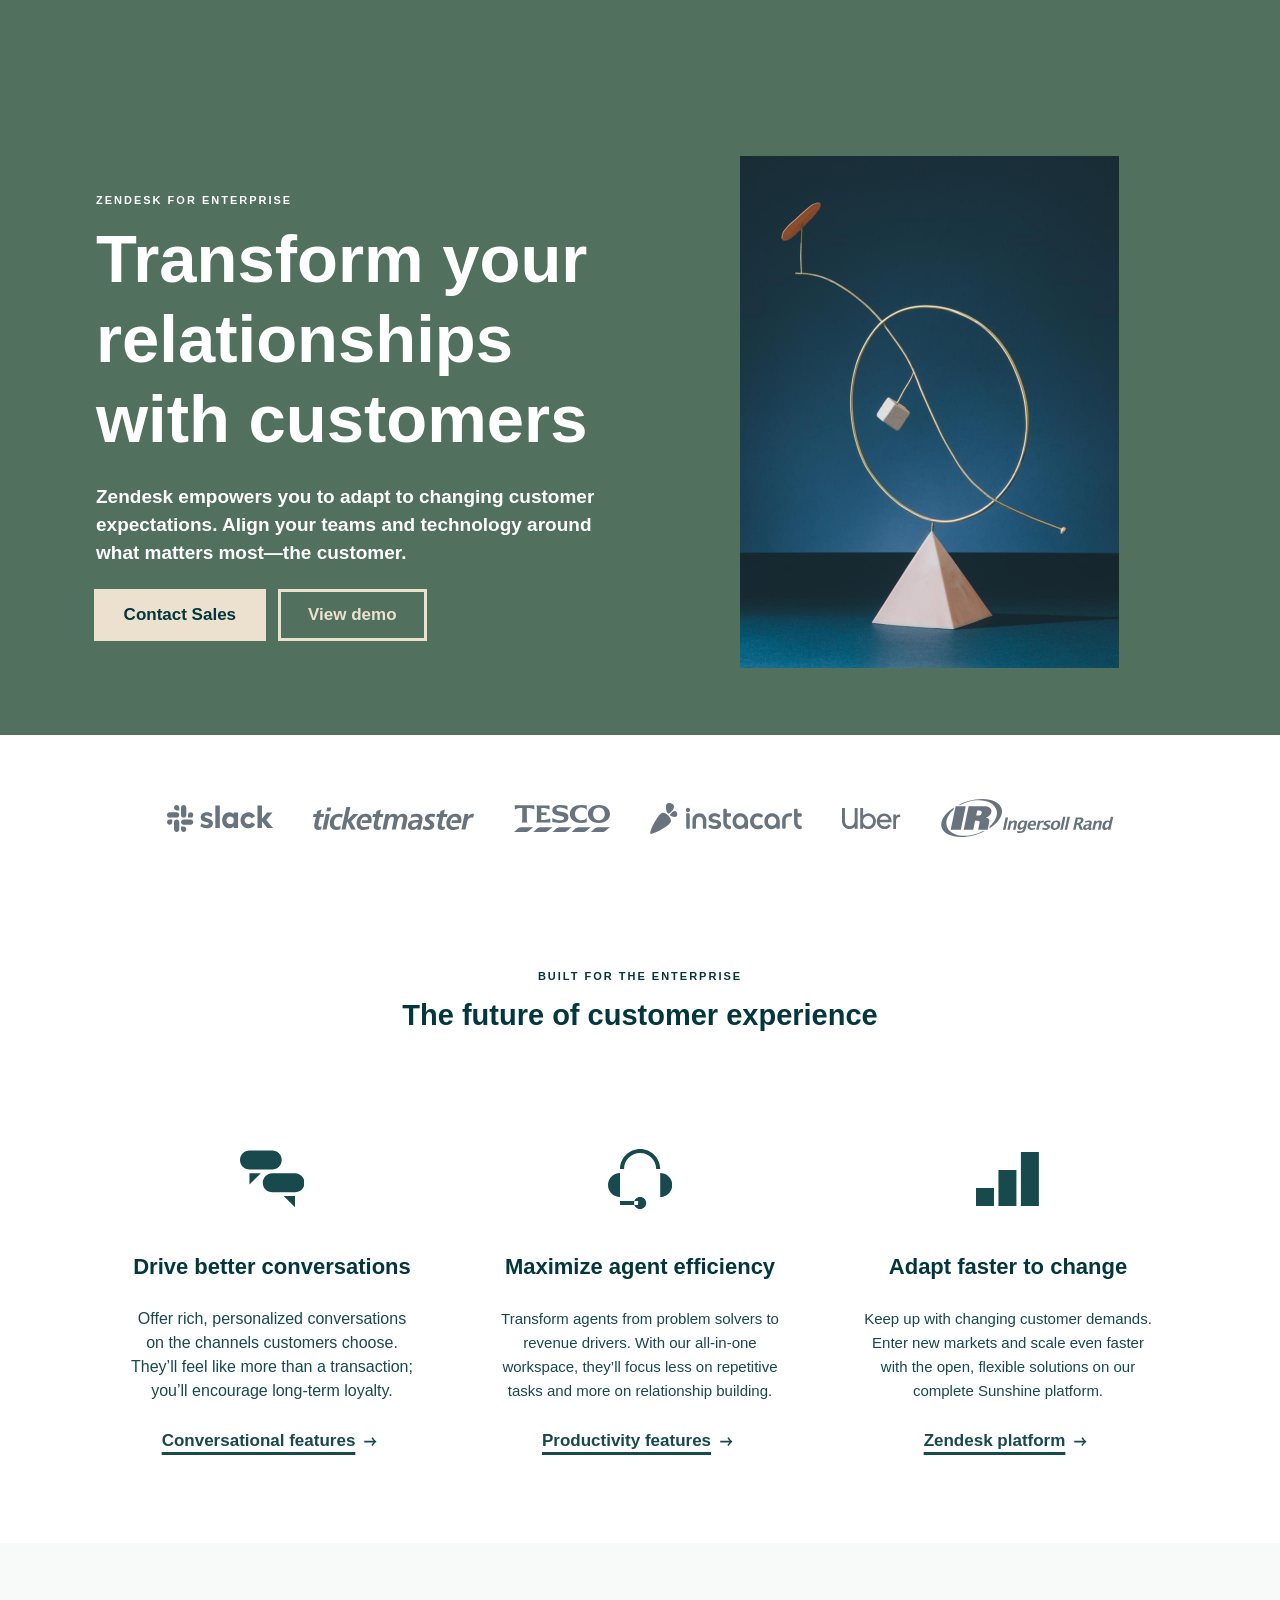
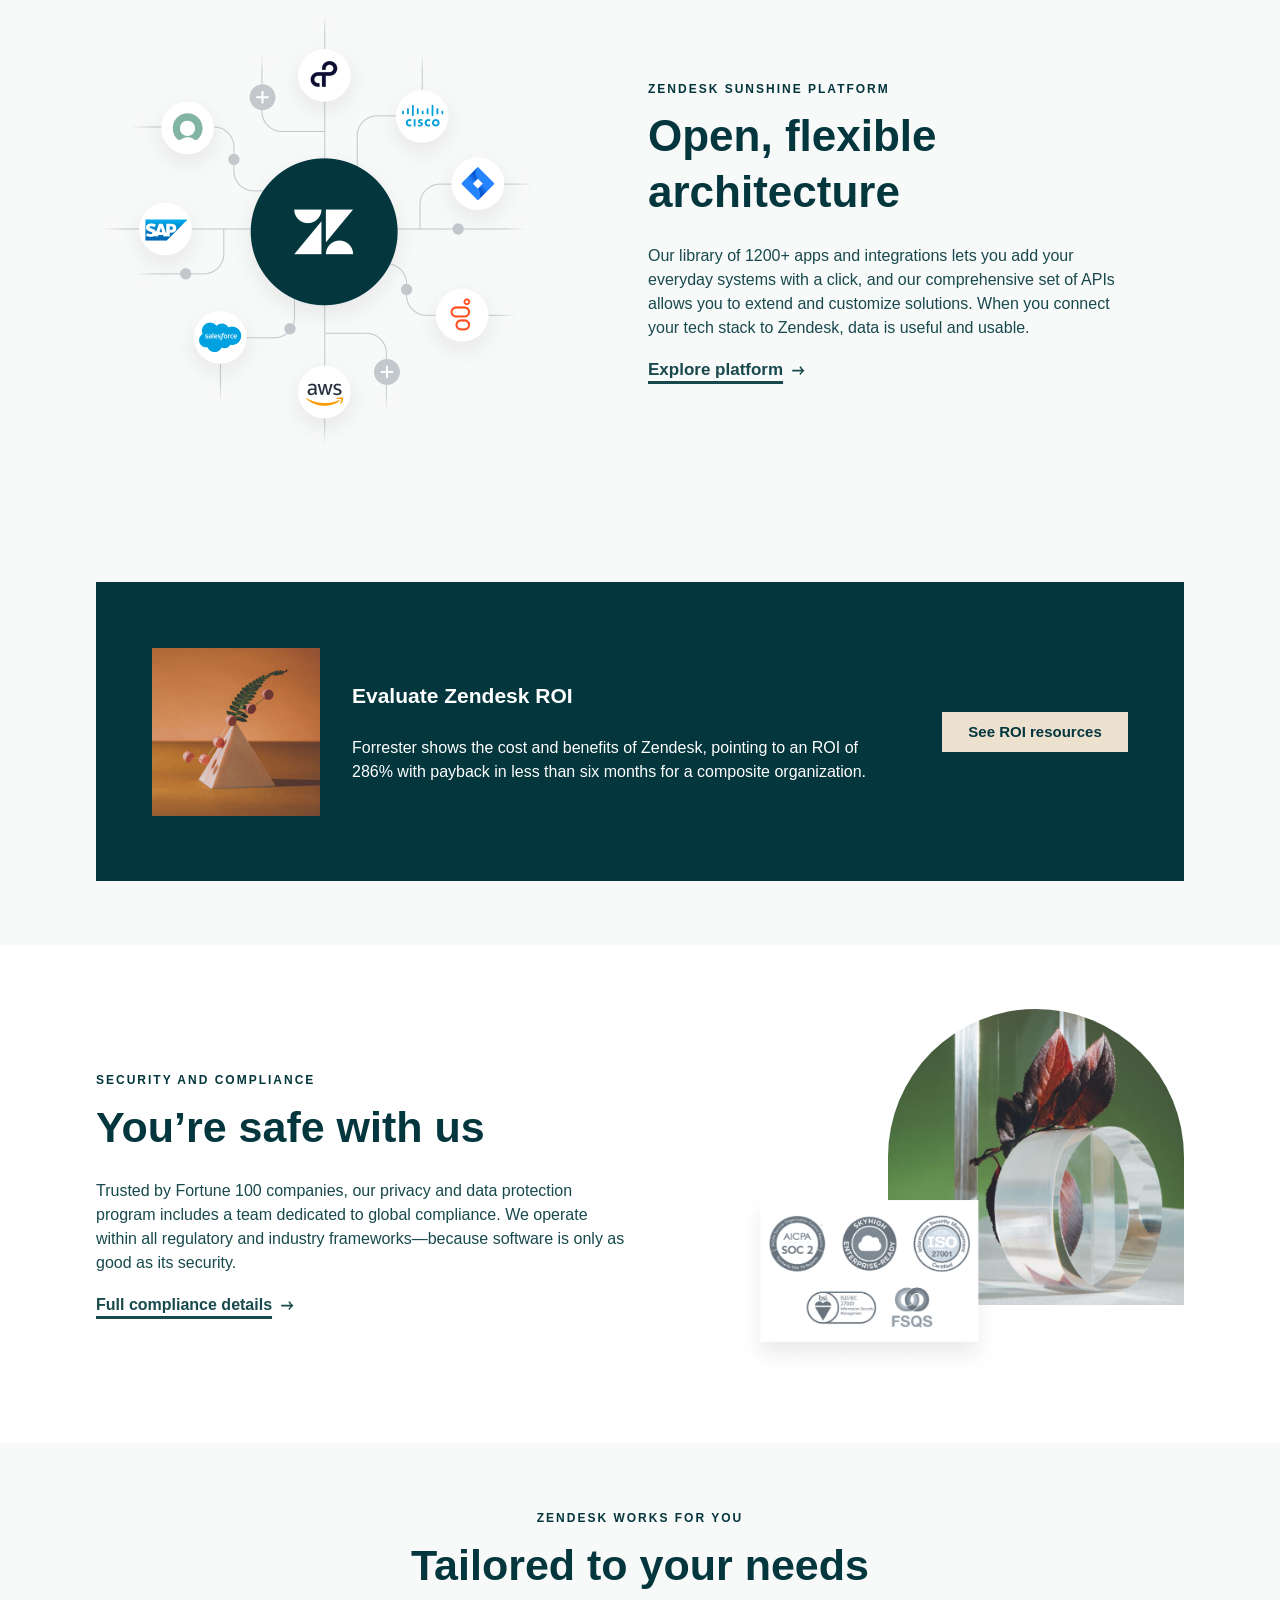
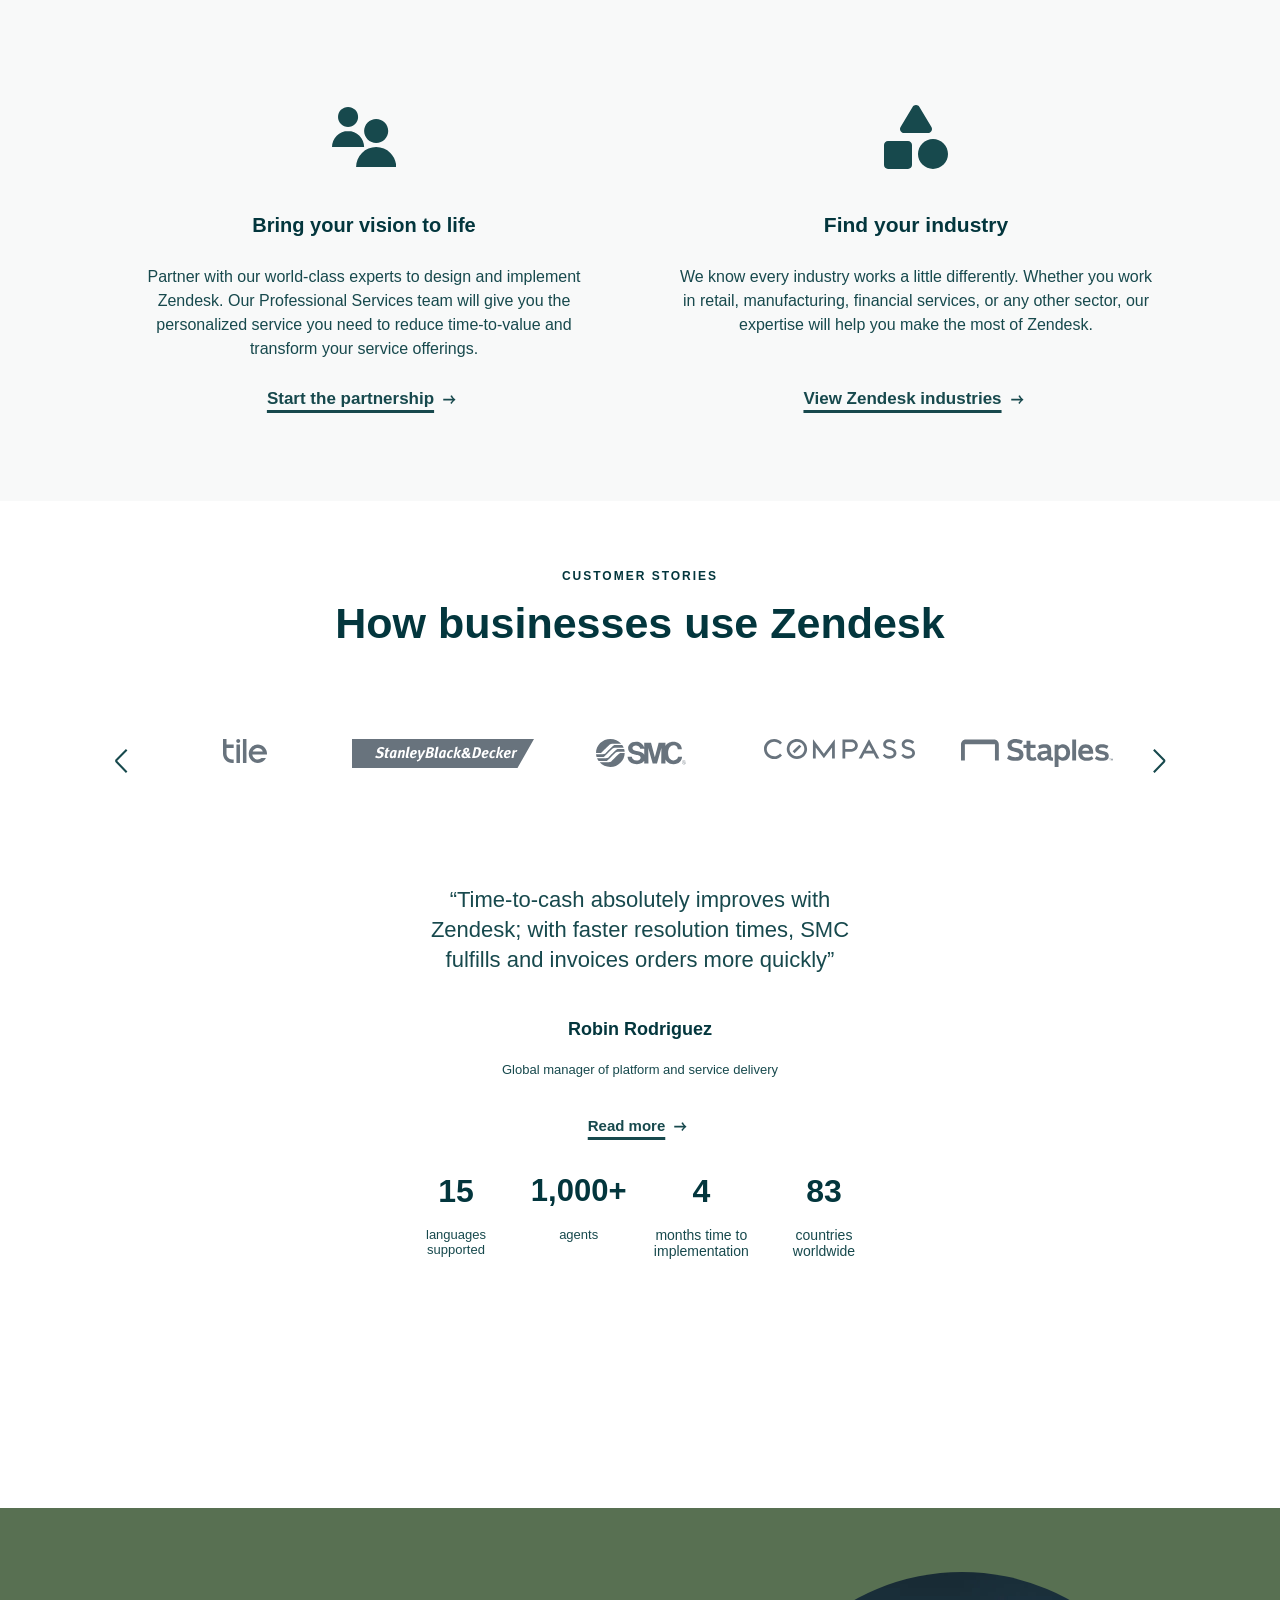
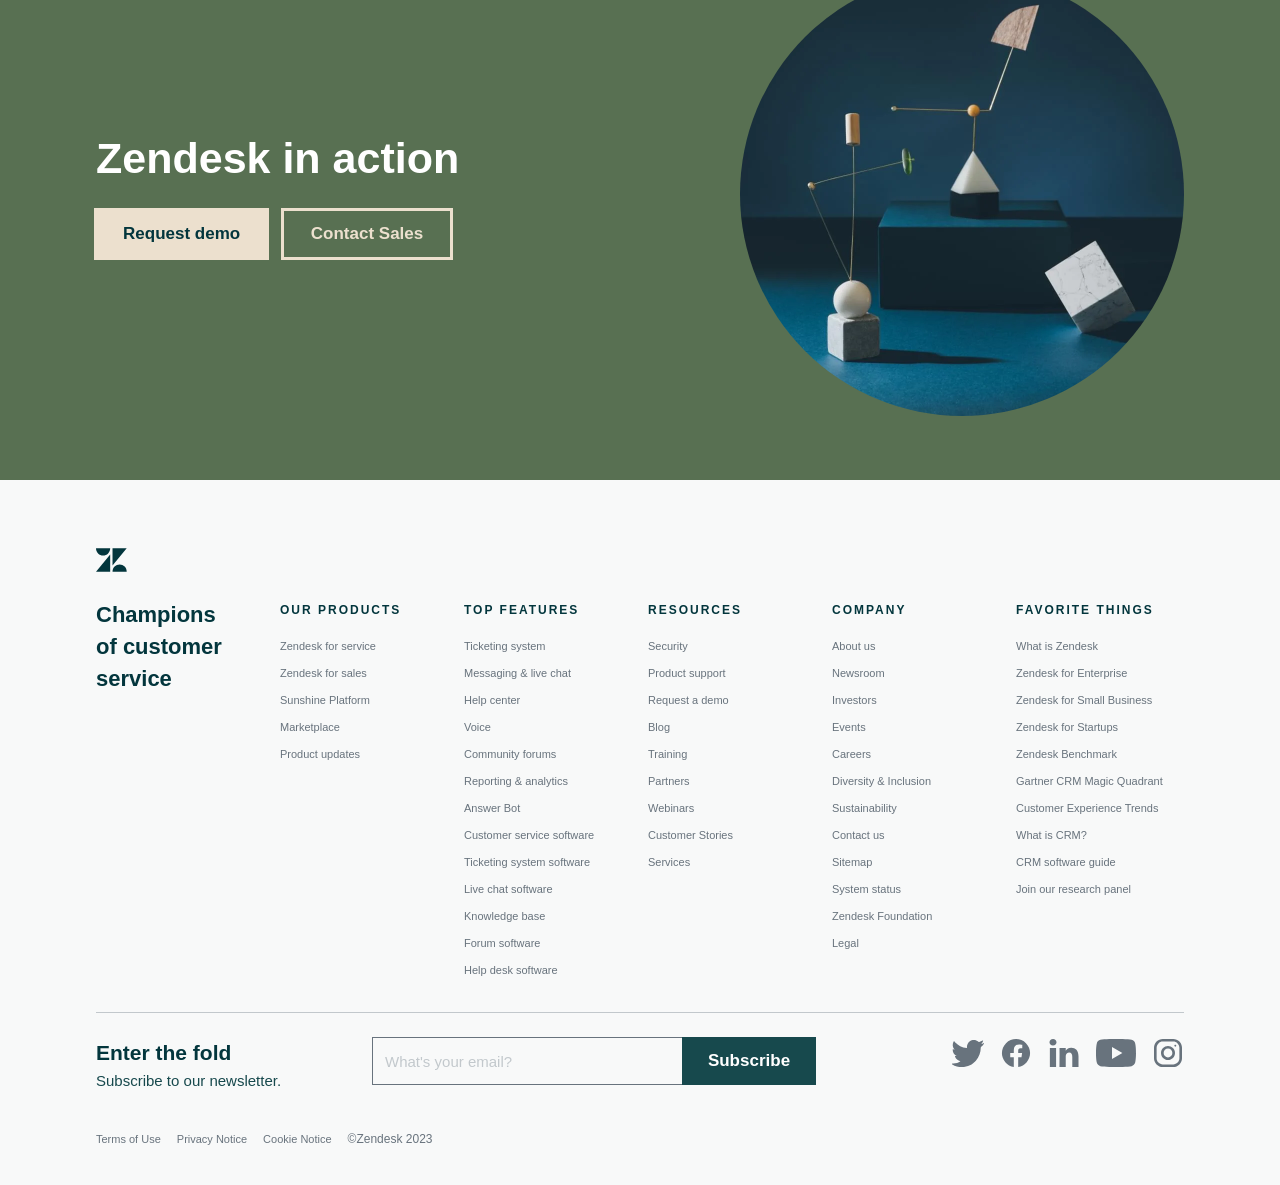
==== index.html @ ab547b85 "first commit" ====
<!DOCTYPE html>
<html lang="en">
<head>
  <meta charset="UTF-8">
  <meta name="viewport" content="width=device-width, initial-scale=1.0">
  <meta name="description" content="Transform your relationships with customers with Zendesk for enterprise.">
  <title>Zendesk for Enterprise</title>
  <link rel="icon" href="assets/zendesk-mark.svg" type="image/svg+xml">
  <link rel="stylesheet" href="style.css">
  <script src="script.js" defer></script>
</head>
<body>
  <a class="skip-link" href="#content">Skip to content</a>
  <main id="content">
    <section class="hero" aria-labelledby="hero-title">
      <section class="container split hero-layout">
        <header class="hero-copy">
          <p class="eyebrow">Zendesk for enterprise</p>
          <h1 id="hero-title">Transform your<br>relationships<br>with customers</h1>
          <p class="hero-description">Zendesk empowers you to adapt to changing customer <br class="desktop-break">expectations. Align your teams and technology around <br class="desktop-break">what matters most—the customer.</p>
          <p class="actions">
            <a class="button" href="https://www.zendesk.com/contact/">Contact Sales</a>
            <a class="button button-outline" href="https://www.zendesk.com/demo/">View demo</a>
          </p>
        </header>
        <img class="hero-image" src="assets/enterprise-hero.jpg" alt="A balanced golden mobile above a pyramid" width="379" height="512" fetchpriority="high">
      </section>
    </section>

    <section class="customers" aria-label="Trusted by leading businesses">
      <ul class="container customer-logos">
        <li><img src="assets/slack.svg" alt="Slack" width="106" height="27"></li>
        <li><img src="assets/ticketmaster.svg" alt="Ticketmaster" width="161" height="23"></li>
        <li><img src="assets/tesco.svg" alt="Tesco" width="96" height="27"></li>
        <li><img src="assets/instacart.svg" alt="Instacart" width="152" height="31"></li>
        <li><img src="assets/uber.svg" alt="Uber" width="59" height="21"></li>
        <li><img src="assets/ingersoll-rand.svg" alt="Ingersoll Rand" width="173" height="38"></li>
      </ul>
    </section>

    <section class="features section" aria-labelledby="features-title">
      <header class="section-heading">
        <p class="eyebrow">Built for the enterprise</p>
        <h2 id="features-title">The future of customer experience</h2>
      </header>
      <ul class="container feature-grid">
        <li class="feature-card">
          <img src="assets/conversations.svg" alt="" width="64" height="64" loading="lazy">
          <h3>Drive better conversations</h3>
          <p>Offer rich, personalized conversations <br class="desktop-break">on the channels customers choose. <br class="desktop-break">They’ll feel like more than a transaction; <br class="desktop-break">you’ll encourage long-term loyalty.</p>
          <a class="text-link" href="https://www.zendesk.com/service/messaging/">Conversational features<img src="assets/arrow-right.svg" alt="" width="24" height="24"></a>
        </li>
        <li class="feature-card">
          <img src="assets/productivity.svg" alt="" width="64" height="64" loading="lazy">
          <h3>Maximize agent efficiency</h3>
          <p>Transform agents from problem solvers to <br class="desktop-break">revenue drivers. With our all-in-one <br class="desktop-break">workspace, they’ll focus less on repetitive <br class="desktop-break">tasks and more on relationship building.</p>
          <a class="text-link" href="https://www.zendesk.com/service/agent-workspace/">Productivity features<img src="assets/arrow-right.svg" alt="" width="24" height="24"></a>
        </li>
        <li class="feature-card">
          <img src="assets/adaptability.svg" alt="" width="64" height="64" loading="lazy">
          <h3>Adapt faster to change</h3>
          <p>Keep up with changing customer demands. <br class="desktop-break">Enter new markets and scale even faster <br class="desktop-break">with the open, flexible solutions on our <br class="desktop-break">complete Sunshine platform.</p>
          <a class="text-link" href="https://www.zendesk.com/platform/">Zendesk platform<img src="assets/arrow-right.svg" alt="" width="24" height="24"></a>
        </li>
      </ul>
    </section>

    <section class="platform section muted" aria-labelledby="platform-title">
      <section class="container split platform-layout">
        <img class="platform-image" src="assets/sunshine-platform.png" alt="Zendesk connects with everyday business apps and services" width="444" height="444" loading="lazy">
        <header class="section-copy">
          <p class="eyebrow">Zendesk Sunshine platform</p>
          <h2 id="platform-title">Open, flexible<br>architecture</h2>
          <p>Our library of 1200+ apps and integrations lets you add your <br class="desktop-break">everyday systems with a click, and our comprehensive set of APIs <br class="desktop-break">allows you to extend and customize solutions. When you connect <br class="desktop-break">your tech stack to Zendesk, data is useful and usable.</p>
          <a class="text-link" href="https://www.zendesk.com/platform/">Explore platform<img src="assets/arrow-right.svg" alt="" width="24" height="24"></a>
        </header>
      </section>
    </section>

    <section class="roi section muted" aria-labelledby="roi-title">
      <article class="container roi-card">
        <img src="assets/forrester-report.jpg" alt="Forrester research on the return on investment of Zendesk" width="168" height="168" loading="lazy">
        <header>
          <h2 id="roi-title">Evaluate Zendesk ROI</h2>
          <p>Forrester shows the cost and benefits of Zendesk, pointing to an ROI of <br class="desktop-break">286% with payback in less than six months for a composite organization.</p>
        </header>
        <a class="button button-small" href="https://www.zendesk.com/why-zendesk/roi/">See ROI resources</a>
      </article>
    </section>

    <section class="security section" aria-labelledby="security-title">
      <section class="container split">
        <header class="section-copy">
          <p class="eyebrow">Security and compliance</p>
          <h2 id="security-title">You’re safe with us</h2>
          <p>Trusted by Fortune 100 companies, our privacy and data protection <br class="desktop-break">program includes a team dedicated to global compliance. We operate <br class="desktop-break">within all regulatory and industry frameworks—because software is only as <br class="desktop-break">good as its security.</p>
          <a class="text-link" href="https://www.zendesk.com/trust-center/">Full compliance details<img src="assets/arrow-right.svg" alt="" width="24" height="24"></a>
        </header>
        <figure class="security-images">
          <img class="security-photo" src="assets/security-team.jpg" alt="Flowers arranged in a glass sculpture" width="296" height="296" loading="lazy">
          <img class="security-badges" src="assets/security-compliance.png" alt="Security certifications and compliance standards" width="259" height="185" loading="lazy">
        </figure>
      </section>
    </section>

    <section class="tailored section muted" aria-labelledby="tailored-title">
      <header class="section-heading">
        <p class="eyebrow">Zendesk works for you</p>
        <h2 id="tailored-title">Tailored to your needs</h2>
      </header>
      <ul class="container tailored-grid">
        <li class="feature-card">
          <img src="assets/partnership.svg" alt="" width="64" height="64" loading="lazy">
          <h3>Bring your vision to life</h3>
          <p>Partner with our world-class experts to design and implement <br class="desktop-break">Zendesk. Our Professional Services team will give you the <br class="desktop-break">personalized service you need to reduce time-to-value and <br class="desktop-break">transform your service offerings.</p>
          <a class="text-link" href="https://www.zendesk.com/professional-services/">Start the partnership<img src="assets/arrow-right.svg" alt="" width="24" height="24"></a>
        </li>
        <li class="feature-card">
          <img src="assets/industries.svg" alt="" width="64" height="64" loading="lazy">
          <h3>Find your industry</h3>
          <p>We know every industry works a little differently. Whether you work <br class="desktop-break">in retail, manufacturing, financial services, or any other sector, our <br class="desktop-break">expertise will help you make the most of Zendesk.</p>
          <a class="text-link" href="https://www.zendesk.com/industries/">View Zendesk industries<img src="assets/arrow-right.svg" alt="" width="24" height="24"></a>
        </li>
      </ul>
    </section>

    <section class="stories section" aria-labelledby="stories-title">
      <header class="section-heading">
        <p class="eyebrow">Customer stories</p>
        <h2 id="stories-title">How businesses use Zendesk</h2>
      </header>
      <nav class="container story-navigation" aria-label="Customer stories">
        <button class="carousel-button" type="button" aria-label="Previous customers" data-direction="-1"><img src="assets/chevron-left.svg" alt="" width="24" height="24"></button>
        <ul class="story-logos">
          <li><a href="https://www.zendesk.com/customer/tile/"><img src="assets/tile.svg" alt="Tile" width="44" height="24" loading="lazy"></a></li>
          <li><a href="https://www.zendesk.com/customer/stanley-black-decker/"><img src="assets/stanley-black-decker.svg" alt="Stanley Black &amp; Decker" width="182" height="28.69" loading="lazy"></a></li>
          <li><a href="https://www.zendesk.com/customer/smc/"><img src="assets/smc.svg" alt="SMC" width="90" height="28" loading="lazy"></a></li>
          <li><a href="https://www.zendesk.com/customer/compass/"><img src="assets/compass.svg" alt="Compass" width="151" height="20" loading="lazy"></a></li>
          <li><a href="https://www.zendesk.com/customer/staples/"><img src="assets/staples.svg" alt="Staples" width="152" height="28" loading="lazy"></a></li>
        </ul>
        <button class="carousel-button" type="button" aria-label="Next customers" data-direction="1"><img src="assets/chevron-right.svg" alt="" width="24" height="24"></button>
      </nav>
      <article class="customer-story" aria-label="SMC customer story">
        <blockquote>
          <p>“Time-to-cash absolutely improves with <br class="desktop-break">Zendesk; with faster resolution times, SMC <br class="desktop-break">fulfills and invoices orders more quickly”</p>
          <footer>
            <cite>Robin Rodriguez</cite>
            <p>Global manager of platform and service delivery</p>
          </footer>
        </blockquote>
        <a class="text-link" href="https://www.zendesk.com/customer/smc/">Read more<img src="assets/arrow-right.svg" alt="" width="24" height="24"></a>
        <dl class="statistics">
          <div><dt>languages supported</dt><dd>15</dd></div>
          <div><dt>agents</dt><dd>1,000+</dd></div>
          <div><dt>months time to implementation</dt><dd>4</dd></div>
          <div><dt>countries worldwide</dt><dd>83</dd></div>
        </dl>
      </article>
    </section>

    <section class="contact section" aria-labelledby="contact-title">
      <section class="container split">
        <header>
          <h2 id="contact-title">Zendesk in action</h2>
          <p class="actions">
            <a class="button" href="https://www.zendesk.com/demo/">Request demo</a>
            <a class="button button-outline" href="https://www.zendesk.com/contact/">Contact Sales</a>
          </p>
        </header>
        <img class="contact-image" src="assets/zendesk-action.png" alt="A balanced mobile with geometric shapes" width="444" height="444" loading="lazy">
      </section>
    </section>
  </main>

  <footer class="site-footer muted">
    <section class="container footer-content">
      <a class="footer-logo" href="#content" aria-label="Zendesk home"><img src="assets/zendesk-mark.svg" alt="" width="32" height="32"></a>
      <nav class="footer-navigation" aria-label="Footer">
        <h2>Champions<br>of customer<br>service</h2>
        <section>
          <h3>Our Products</h3>
          <ul>
            <li><a href="https://www.zendesk.com/service/">Zendesk for service</a></li>
            <li><a href="https://www.zendesk.com/sell/">Zendesk for sales</a></li>
            <li><a href="https://www.zendesk.com/platform/">Sunshine Platform</a></li>
            <li><a href="https://www.zendesk.com/marketplace/">Marketplace</a></li>
            <li><a href="https://www.zendesk.com/whats-new/">Product updates</a></li>
          </ul>
        </section>
        <section>
          <h3>Top Features</h3>
          <ul>
            <li><a href="https://www.zendesk.com/service/ticketing-system/">Ticketing system</a></li>
            <li><a href="https://www.zendesk.com/service/messaging/">Messaging &amp; live chat</a></li>
            <li><a href="https://www.zendesk.com/service/help-center/">Help center</a></li>
            <li><a href="https://www.zendesk.com/service/voice/">Voice</a></li>
            <li><a href="https://www.zendesk.com/service/community-forum/">Community forums</a></li>
            <li><a href="https://www.zendesk.com/service/analytics/">Reporting &amp; analytics</a></li>
            <li><a href="https://www.zendesk.com/service/ai/">Answer Bot</a></li>
            <li><a href="https://www.zendesk.com/service/">Customer service software</a></li>
            <li><a href="https://www.zendesk.com/service/ticketing-system/">Ticketing system software</a></li>
            <li><a href="https://www.zendesk.com/service/messaging/">Live chat software</a></li>
            <li><a href="https://www.zendesk.com/service/help-center/">Knowledge base</a></li>
            <li><a href="https://www.zendesk.com/service/community-forum/">Forum software</a></li>
            <li><a href="https://www.zendesk.com/service/help-desk-software/">Help desk software</a></li>
          </ul>
        </section>
        <section>
          <h3>Resources</h3>
          <ul>
            <li><a href="https://www.zendesk.com/trust-center/">Security</a></li>
            <li><a href="https://support.zendesk.com/">Product support</a></li>
            <li><a href="https://www.zendesk.com/demo/">Request a demo</a></li>
            <li><a href="https://www.zendesk.com/blog/">Blog</a></li>
            <li><a href="https://training.zendesk.com/">Training</a></li>
            <li><a href="https://www.zendesk.com/partner/">Partners</a></li>
            <li><a href="https://www.zendesk.com/webinars/">Webinars</a></li>
            <li><a href="https://www.zendesk.com/customer/">Customer Stories</a></li>
            <li><a href="https://www.zendesk.com/professional-services/">Services</a></li>
          </ul>
        </section>
        <section>
          <h3>Company</h3>
          <ul>
            <li><a href="https://www.zendesk.com/about/">About us</a></li>
            <li><a href="https://www.zendesk.com/newsroom/">Newsroom</a></li>
            <li><a href="https://www.zendesk.com/about/">Investors</a></li>
            <li><a href="https://www.zendesk.com/events/">Events</a></li>
            <li><a href="https://jobs.zendesk.com/">Careers</a></li>
            <li><a href="https://www.zendesk.com/diversity-inclusion/">Diversity &amp; Inclusion</a></li>
            <li><a href="https://www.zendesk.com/sustainability/">Sustainability</a></li>
            <li><a href="https://www.zendesk.com/contact/">Contact us</a></li>
            <li><a href="https://www.zendesk.com/sitemap/">Sitemap</a></li>
            <li><a href="https://status.zendesk.com/">System status</a></li>
            <li><a href="https://www.zendesk.com/zendesk-foundation/">Zendesk Foundation</a></li>
            <li><a href="https://www.zendesk.com/company/legal/">Legal</a></li>
          </ul>
        </section>
        <section>
          <h3>Favorite Things</h3>
          <ul>
            <li><a href="https://www.zendesk.com/what-is-zendesk/">What is Zendesk</a></li>
            <li><a href="https://www.zendesk.com/enterprise/">Zendesk for Enterprise</a></li>
            <li><a href="https://www.zendesk.com/small-business/">Zendesk for Small Business</a></li>
            <li><a href="https://www.zendesk.com/startups/">Zendesk for Startups</a></li>
            <li><a href="https://www.zendesk.com/benchmark/">Zendesk Benchmark</a></li>
            <li><a href="https://www.zendesk.com/gartner-magic-quadrant/">Gartner CRM Magic Quadrant</a></li>
            <li><a href="https://www.zendesk.com/customer-experience-trends/">Customer Experience Trends</a></li>
            <li><a href="https://www.zendesk.com/sell/crm/what-is-crm/">What is CRM?</a></li>
            <li><a href="https://www.zendesk.com/sell/crm/">CRM software guide</a></li>
            <li><a href="https://www.zendesk.com/customer/">Join our research panel</a></li>
          </ul>
        </section>
      </nav>
      <section class="newsletter" aria-labelledby="newsletter-title">
        <header>
          <h2 id="newsletter-title">Enter the fold</h2>
          <p>Subscribe to our newsletter.</p>
        </header>
        <form class="newsletter-form">
          <label class="sr-only" for="email">Email address</label>
          <input id="email" name="email" type="email" placeholder="What's your email?" autocomplete="email" required>
          <button class="button" type="submit">Subscribe</button>
          <p class="form-message" role="status"></p>
        </form>
        <ul class="social-links" aria-label="Social media">
          <li><a href="https://twitter.com/zendesk" aria-label="Zendesk on Twitter"><img src="assets/twitter.svg" alt="" width="32" height="32"></a></li>
          <li><a href="https://www.facebook.com/Zendesk" aria-label="Zendesk on Facebook"><img src="assets/facebook.svg" alt="" width="32" height="32"></a></li>
          <li><a href="https://www.linkedin.com/company/zendesk" aria-label="Zendesk on LinkedIn"><img src="assets/linkedin.svg" alt="" width="32" height="32"></a></li>
          <li><a href="https://www.youtube.com/user/Zendesk" aria-label="Zendesk on YouTube"><img src="assets/youtube.svg" alt="" width="40" height="32"></a></li>
          <li><a href="https://www.instagram.com/zendesk/" aria-label="Zendesk on Instagram"><img src="assets/instagram.svg" alt="" width="32" height="32"></a></li>
        </ul>
      </section>
      <nav class="legal" aria-label="Legal">
        <a href="https://www.zendesk.com/company/agreements-and-terms/terms-of-use/">Terms of Use</a>
        <a href="https://www.zendesk.com/company/agreements-and-terms/privacy-notice/">Privacy Notice</a>
        <a href="https://www.zendesk.com/company/agreements-and-terms/cookie-notice/">Cookie Notice</a>
        <small>©Zendesk 2023</small>
      </nav>
    </section>
  </footer>
</body>
</html>
---- style.css ----
:root {
  --ink: #03363d;
  --text: #17494d;
  --muted: #68737d;
  --surface: #f8f9f9;
  --cream: #ece0ce;
  --hero: #52705e;
  --green: #587052;
}

* {
  box-sizing: border-box;
}

html {
  scroll-behavior: smooth;
}

body {
  margin: 0;
  color: var(--text);
  background: #fff;
  font-family: Arial, Helvetica, sans-serif;
  font-size: 16px;
  line-height: 1.5;
}

h1, h2, h3, p, ul, dl, dd, figure, blockquote {
  margin: 0;
}

h1, h2, h3 {
  color: var(--ink);
}

ul {
  padding: 0;
  list-style: none;
}

a {
  color: inherit;
  text-decoration: none;
}

button, input {
  font: inherit;
}

button, a {
  -webkit-tap-highlight-color: transparent;
}

button {
  cursor: pointer;
}

img {
  display: block;
  max-width: 100%;
}

:focus-visible {
  outline: 3px solid #e9a84a;
  outline-offset: 5px;
}

.container {
  width: min(1088px, calc(100% - 64px));
  margin-inline: auto;
}

.split {
  display: grid;
  grid-template-columns: repeat(2, minmax(0, 1fr));
  align-items: center;
  gap: 16px;
}

.section {
  padding-block: 64px;
}

.muted {
  background: var(--surface);
}

.eyebrow {
  color: var(--ink);
  font-size: 12px;
  font-weight: 700;
  line-height: 22px;
  letter-spacing: 2px;
  text-transform: uppercase;
}

h2 {
  font-size: 43px;
  line-height: 56px;
}

.actions {
  display: flex;
  flex-wrap: wrap;
  align-items: center;
  gap: 16px;
}

.button {
  display: inline-flex;
  min-height: 48px;
  align-items: center;
  justify-content: center;
  padding: 9px 26px;
  border: 1px solid var(--cream);
  background: var(--cream);
  color: var(--ink);
  font-size: 17px;
  font-weight: 700;
  line-height: 28px;
  text-align: center;
  transition: background-color 160ms, color 160ms;
}

.button:hover {
  background: #fff1db;
}

.button-outline {
  background: transparent;
  color: var(--cream);
}

.button-outline:hover {
  background: var(--cream);
  color: var(--ink);
}

.button-small {
  min-height: 40px;
  padding: 7px 25px;
  font-size: 15px;
  line-height: 24px;
}

.text-link {
  display: inline-flex;
  align-items: center;
  align-self: center;
  font-size: 17px;
  font-weight: 700;
  line-height: 28px;
  text-decoration: underline;
  text-decoration-thickness: 3px;
  text-underline-offset: 6px;
}

.text-link img {
  flex-shrink: 0;
  margin-left: 3px;
}

.text-link:hover {
  color: #287a80;
  text-decoration-thickness: 3px;
}

.hero {
  padding: 156px 0 64px;
  background: var(--hero);
  color: #fff;
}

.hero-layout {
  min-height: 515px;
}

.hero .eyebrow {
  color: #fff;
  font-size: 11px;
}

.hero h1 {
  margin-top: 8px;
  color: #fff;
  font-size: 67px;
  line-height: 80px;
}

.hero-description {
  max-width: 510px;
  margin-top: 24px;
  font-size: 19px;
  font-weight: 700;
  line-height: 28px;
}

.hero .actions {
  margin-top: 24px;
}

.hero .button:first-child, .contact .button-outline {
  min-width: 167.66px;
}

.hero .button-outline {
  min-width: 145.27px;
}

.contact .button:first-child {
  min-width: 171.19px;
}

.hero .button, .contact .button {
  box-shadow: 0 0 0 2px var(--cream);
}

.hero-image {
  align-self: start;
  width: 379px;
  height: auto;
  margin-left: 92px;
}

.customers {
  padding-block: 64px;
}

.customer-logos {
  display: flex;
  min-height: 38px;
  align-items: center;
  justify-content: center;
  gap: 40px;
}

.customer-logos li {
  flex-shrink: 0;
}

.section-heading {
  width: min(736px, calc(100% - 48px));
  min-height: 110px;
  margin-inline: auto;
  text-align: center;
}

.section-heading h2 {
  margin-top: 8px;
}

.features .section-heading {
  min-height: 94px;
}

.features .eyebrow {
  font-size: 11px;
}

.features h2 {
  font-size: 29px;
  line-height: 40px;
}

.feature-grid, .tailored-grid {
  display: grid;
  grid-template-columns: repeat(3, minmax(0, 1fr));
  gap: 16px;
  margin-top: 64px;
}

.feature-card {
  display: flex;
  min-width: 0;
  flex-direction: column;
  align-items: center;
  padding: 24px;
  text-align: center;
}

.feature-card > img {
  flex-shrink: 0;
  margin-bottom: 40px;
}

.feature-card h3 {
  font-size: 22px;
  line-height: 32px;
  white-space: nowrap;
}

.feature-card > p {
  width: 100%;
  min-height: 96px;
  margin-block: 24px;
  line-height: 24px;
}

.feature-grid .feature-card:first-child > p {
  max-width: 288px;
}

.feature-grid .feature-card:nth-child(2) > p {
  max-width: 292px;
  font-size: 15px;
}

.feature-grid .feature-card:nth-child(3) > p {
  font-size: 15px;
}

.feature-card .text-link {
  margin-top: auto;
  white-space: nowrap;
}

.platform-layout {
  min-height: 447px;
}

.platform-image {
  width: 444px;
  height: auto;
  align-self: start;
}

.section-copy h2 {
  margin-top: 8px;
}

.section-copy > p:not(.eyebrow) {
  margin-top: 24px;
  line-height: 24px;
}

.section-copy .text-link {
  margin-top: 16px;
}

.platform h2 {
  font-size: 44px;
}

.platform .section-copy > p:not(.eyebrow) {
  max-width: 490px;
}

.roi-card {
  display: grid;
  min-height: 299px;
  grid-template-columns: 168px minmax(0, 1fr) auto;
  align-items: center;
  gap: 32px;
  padding: 64px 56px;
  background: var(--ink);
  color: #fff;
}

.roi-card h2 {
  color: #fff;
  font-size: 21px;
  line-height: 32px;
}

.roi-card p {
  margin-top: 24px;
  line-height: 24px;
}

.roi-card header {
  min-width: 0;
}

.roi-card > .button {
  min-width: 185.94px;
  white-space: nowrap;
}

.security-images {
  position: relative;
  width: 444px;
  height: 370px;
  justify-self: end;
}

.security-photo {
  width: 296px;
  height: 296px;
  margin-left: auto;
  border-radius: 50% 50% 0 0;
}

.security-badges {
  position: absolute;
  left: 0;
  bottom: 3px;
  width: 259px;
  height: 185px;
  object-fit: cover;
}

.security .text-link {
  font-size: 16px;
}

.tailored-grid {
  grid-template-columns: repeat(2, minmax(0, 1fr));
}

.tailored .feature-card:first-child h3 {
  font-size: 20px;
}

.tailored .feature-card:last-child h3 {
  font-size: 21px;
}

.tailored .feature-card > p {
  max-width: 486px;
}

.stories {
  min-height: 1007px;
}

.story-navigation {
  display: flex;
  align-items: center;
  gap: 0;
  margin-top: 64px;
}

.carousel-button {
  display: grid;
  width: 50px;
  height: 43px;
  flex: 0 0 50px;
  place-items: center;
  border: 0;
  background: transparent;
}

.carousel-button:hover {
  background: var(--surface);
}

.story-logos {
  display: flex;
  flex: 1;
  min-width: 0;
  align-items: flex-start;
  overflow-x: auto;
  scrollbar-width: none;
}

.story-logos::-webkit-scrollbar {
  display: none;
}

.story-logos li {
  display: flex;
  min-width: 198px;
  min-height: 43px;
  flex: 1 0 20%;
  align-items: flex-start;
  justify-content: center;
}

.story-logos a {
  display: flex;
  min-height: 40px;
  align-items: flex-start;
  justify-content: center;
}

.customer-story {
  width: min(490.66px, calc(100% - 48px));
  margin: 102.5px auto 0;
  text-align: center;
}

.customer-story blockquote > p {
  max-width: 474.66px;
  margin-inline: auto;
  font-size: 22px;
  line-height: 30px;
}

.customer-story blockquote footer {
  margin-top: 32px;
  padding-top: 8px;
}

.customer-story cite {
  display: block;
  color: var(--ink);
  font-size: 18px;
  font-style: normal;
  font-weight: 700;
  line-height: 28px;
}

.customer-story blockquote footer p {
  margin-top: 18px;
  font-size: 13px;
  line-height: 18px;
}

.customer-story > .text-link {
  margin-top: 34px;
  font-size: 15px;
  line-height: 26px;
}

.statistics {
  display: grid;
  grid-template-columns: repeat(4, minmax(0, 1fr));
  padding-top: 32px;
}

.statistics > div {
  display: flex;
  flex-direction: column-reverse;
  align-items: center;
  justify-content: flex-end;
  padding-inline: 8px;
}

.statistics dd {
  color: var(--ink);
  font-size: 32px;
  font-weight: 700;
  line-height: 40px;
}

.statistics > div:nth-child(2) dd {
  font-size: 31px;
}

.statistics dt {
  max-width: 100px;
  margin-top: 16px;
  font-size: 14px;
  line-height: 16px;
}

.statistics > div:nth-child(-n+2) dt {
  max-width: 66px;
  font-size: 13px;
  line-height: 15px;
}

.statistics > div:last-child dt {
  max-width: 70px;
}

.contact {
  background: var(--green);
}

.contact h2 {
  color: #fff;
}

.contact .actions {
  margin-top: 24px;
}

.contact-image {
  width: 444px;
  height: auto;
  justify-self: end;
  border-radius: 50%;
}

.site-footer {
  padding-top: 64px;
  padding-bottom: 32px;
}

.footer-logo {
  display: block;
  width: 32px;
}

.footer-navigation {
  display: grid;
  grid-template-columns: repeat(6, minmax(0, 1fr));
  gap: 16px;
  min-height: 397px;
  margin-top: 23px;
}

.footer-navigation > h2 {
  font-size: 22px;
  line-height: 32px;
}

.footer-navigation h3 {
  margin-bottom: 16px;
  font-size: 12px;
  line-height: 22px;
  letter-spacing: 2px;
  text-transform: uppercase;
  white-space: nowrap;
}

.footer-navigation li {
  margin-bottom: 9px;
  color: var(--muted);
  font-size: 11px;
  line-height: 18px;
}

.footer-navigation a:hover, .legal a:hover {
  color: var(--ink);
  text-decoration: underline;
}

.newsletter {
  display: grid;
  grid-template-columns: 260px 444px 1fr;
  align-items: start;
  column-gap: 16px;
  min-height: 89px;
  margin-top: 16px;
  padding-top: 24px;
  border-top: 1px solid #c2c8cc;
}

.newsletter h2 {
  font-size: 21px;
  line-height: 32px;
}

.newsletter header p {
  font-size: 15px;
  line-height: 24px;
}

.newsletter-form {
  display: flex;
  flex-wrap: wrap;
}

.newsletter-form input {
  width: 0;
  min-width: 0;
  height: 48px;
  flex: 1 1 auto;
  padding: 12px;
  border: 1px solid var(--muted);
  border-right: 0;
  border-radius: 0;
  background: var(--surface);
  color: var(--ink);
  font-size: 15px;
}

.newsletter-form input::placeholder {
  color: #c2c8cc;
  opacity: 1;
}

.newsletter-form .button {
  min-width: 134px;
  padding-inline: 24px;
  border-color: var(--text);
  background: var(--text);
  color: #fff;
}

.newsletter-form .button:hover {
  background: var(--ink);
}

.form-message {
  width: 100%;
  font-size: 13px;
  line-height: 20px;
}

.form-message:not(:empty) {
  margin-top: 8px;
}

.social-links {
  display: flex;
  justify-content: flex-end;
  gap: 16px;
}

.social-links a:hover {
  opacity: .7;
}

.legal {
  display: flex;
  flex-wrap: wrap;
  gap: 16px;
  margin-top: 24px;
  color: var(--muted);
  font-size: 11px;
  line-height: 28px;
}

.legal small {
  font-size: 12px;
}

.sr-only, .skip-link:not(:focus) {
  position: absolute;
  width: 1px;
  height: 1px;
  overflow: hidden;
  clip-path: inset(50%);
  white-space: nowrap;
}

.skip-link:focus {
  position: fixed;
  z-index: 10;
  top: 16px;
  left: 16px;
  padding: 12px 20px;
  background: #fff;
  color: var(--ink);
}

@media (max-width: 1199px) {
  .desktop-break {
    display: none;
  }

  .hero {
    padding-top: 96px;
  }

  .hero h1 {
    font-size: clamp(42px, 4.65vw, 67px);
    line-height: 1.2;
  }

  .hero-image {
    max-width: calc(100% - 32px);
    margin-left: 32px;
    align-self: center;
  }

  .customer-logos {
    flex-wrap: wrap;
    gap: 28px 36px;
  }

  .feature-card {
    padding-inline: 12px;
  }

  .feature-card h3 {
    white-space: normal;
  }

  .feature-card .text-link {
    font-size: 15px;
    white-space: normal;
  }

  .roi-card {
    grid-template-columns: 144px minmax(0, 1fr);
    gap: 24px 32px;
    padding: 40px;
  }

  .roi-card > img {
    width: 144px;
    height: auto;
    grid-row: span 2;
  }

  .roi-card header {
    width: auto;
  }

  .roi-card > .button {
    grid-column: 2;
    justify-self: start;
    margin-left: 0;
  }

  .security-images {
    width: 100%;
    max-width: 444px;
  }

  .footer-navigation {
    grid-template-columns: repeat(3, minmax(0, 1fr));
    gap: 40px 24px;
  }

  .newsletter {
    grid-template-columns: 240px minmax(0, 1fr);
    row-gap: 28px;
    margin-top: 32px;
  }

  .social-links {
    grid-column: 2;
    justify-content: flex-start;
  }
}

@media (max-width: 767px) {
  .container {
    width: calc(100% - 48px);
  }

  .section {
    padding-block: 56px;
  }

  .split, .feature-grid, .tailored-grid {
    grid-template-columns: 1fr;
  }

  .split {
    gap: 40px;
  }

  h2, .platform h2 {
    font-size: 34px;
    line-height: 42px;
  }

  .hero {
    padding-block: 64px 48px;
  }

  .hero h1 {
    font-size: clamp(34px, 8.8vw, 60px);
    line-height: 1.18;
  }

  .hero-description {
    font-size: 18px;
    line-height: 27px;
  }

  .hero-layout, .platform-layout {
    min-height: 0;
  }

  .hero-image {
    width: min(379px, 100%);
    max-width: 100%;
    margin-left: 0;
    justify-self: center;
  }

  .actions {
    gap: 12px;
  }

  .hero .button, .contact .button {
    min-width: 0;
  }

  .button {
    padding-inline: 20px;
    font-size: 16px;
  }

  .customers {
    padding-block: 44px;
  }

  .customer-logos {
    display: grid;
    grid-template-columns: repeat(2, minmax(0, 1fr));
    justify-items: center;
    gap: 32px 20px;
  }

  .customer-logos li {
    min-width: 0;
  }

  .customer-logos img {
    height: auto;
  }

  .section-heading, .features .section-heading {
    min-height: 0;
  }

  .features h2 {
    font-size: 29px;
    line-height: 38px;
  }

  .feature-grid, .tailored-grid {
    gap: 44px;
    margin-top: 44px;
  }

  .feature-card {
    padding: 0;
  }

  .feature-card > img {
    margin-bottom: 24px;
  }

  .feature-card > p {
    min-height: 0;
    max-width: 440px;
    margin-block: 16px 20px;
  }

  .feature-card .text-link {
    font-size: 17px;
  }

  .platform-image, .contact-image {
    width: min(444px, 100%);
    justify-self: center;
  }

  .roi {
    padding-top: 0;
  }

  .roi-card {
    grid-template-columns: 1fr;
    padding: 32px 24px;
  }

  .roi-card > img {
    width: 168px;
    grid-row: auto;
  }

  .roi-card > .button {
    grid-column: auto;
  }

  .security-images {
    width: min(444px, 100%);
    height: auto;
    aspect-ratio: 444 / 370;
    justify-self: center;
  }

  .security-photo {
    width: 66.6667%;
    height: auto;
  }

  .security-badges {
    width: 58.33%;
    height: auto;
  }

  .stories {
    min-height: 0;
    padding-bottom: 96px;
  }

  .story-navigation {
    margin-top: 40px;
  }

  .carousel-button {
    width: 36px;
    flex-basis: 36px;
    height: 44px;
  }

  .story-logos {
    align-items: center;
    scroll-snap-type: x mandatory;
  }

  .story-logos li {
    min-width: 100%;
    align-items: center;
    scroll-snap-align: center;
  }

  .story-logos a {
    align-items: center;
  }

  .customer-story {
    margin-top: 48px;
  }

  .customer-story blockquote > p {
    font-size: 21px;
  }

  .customer-story blockquote footer p {
    margin-top: 10px;
  }

  .customer-story > .text-link {
    margin-top: 24px;
  }

  .statistics {
    grid-template-columns: repeat(2, minmax(0, 1fr));
    gap: 28px 12px;
  }

  .statistics dt {
    margin-top: 8px;
  }

  .site-footer {
    padding-top: 48px;
  }

  .footer-navigation {
    grid-template-columns: repeat(2, minmax(0, 1fr));
    gap: 32px 20px;
    margin-top: 20px;
  }

  .footer-navigation > h2 {
    grid-column: 1 / -1;
  }

  .footer-navigation h3 {
    white-space: normal;
    font-size: 11px;
    letter-spacing: 1.2px;
  }

  .footer-navigation li {
    margin-bottom: 12px;
    font-size: 13px;
    line-height: 20px;
  }

  .newsletter {
    grid-template-columns: 1fr;
    gap: 24px;
  }

  .social-links {
    grid-column: auto;
  }

  .newsletter-form .button {
    min-width: 112px;
    padding-inline: 14px;
  }

  .legal {
    gap: 4px 16px;
    margin-top: 32px;
  }
}

@media (prefers-reduced-motion: reduce) {
  html {
    scroll-behavior: auto;
  }

  .button {
    transition: none;
  }
}
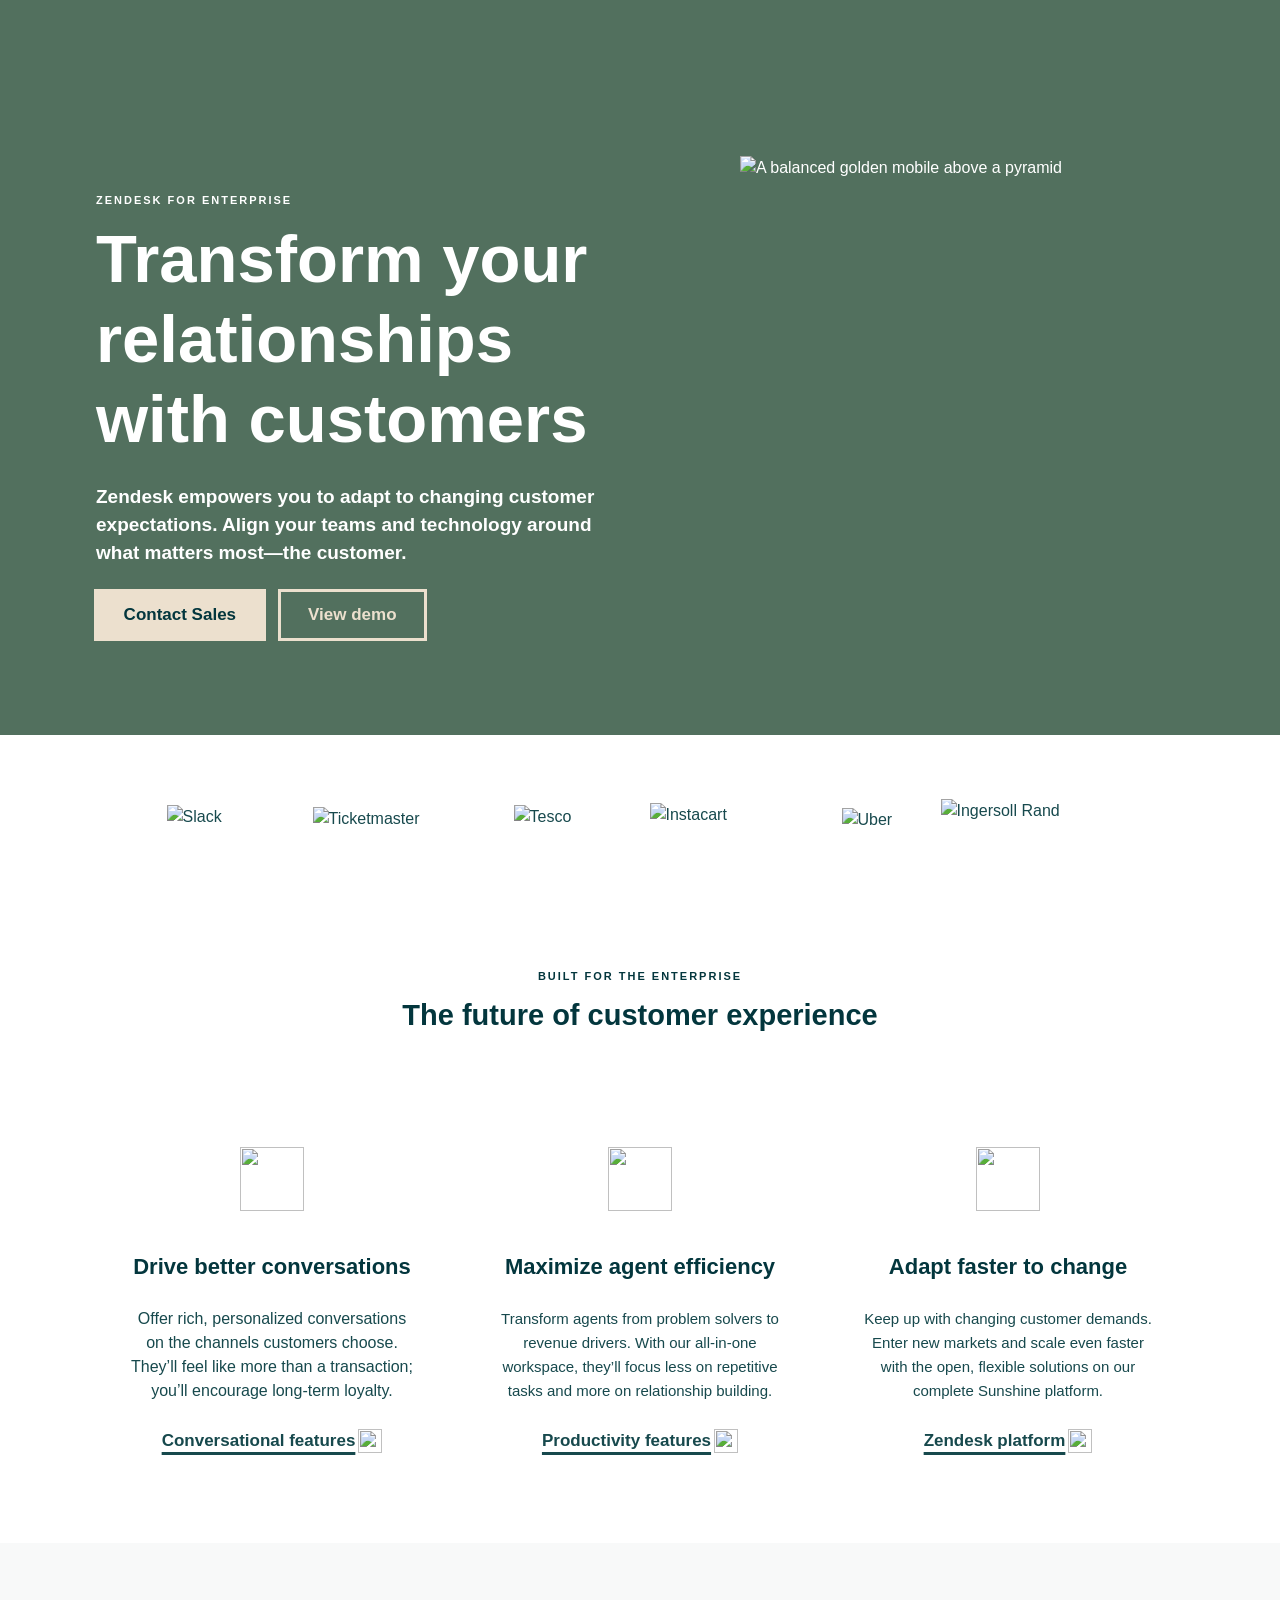
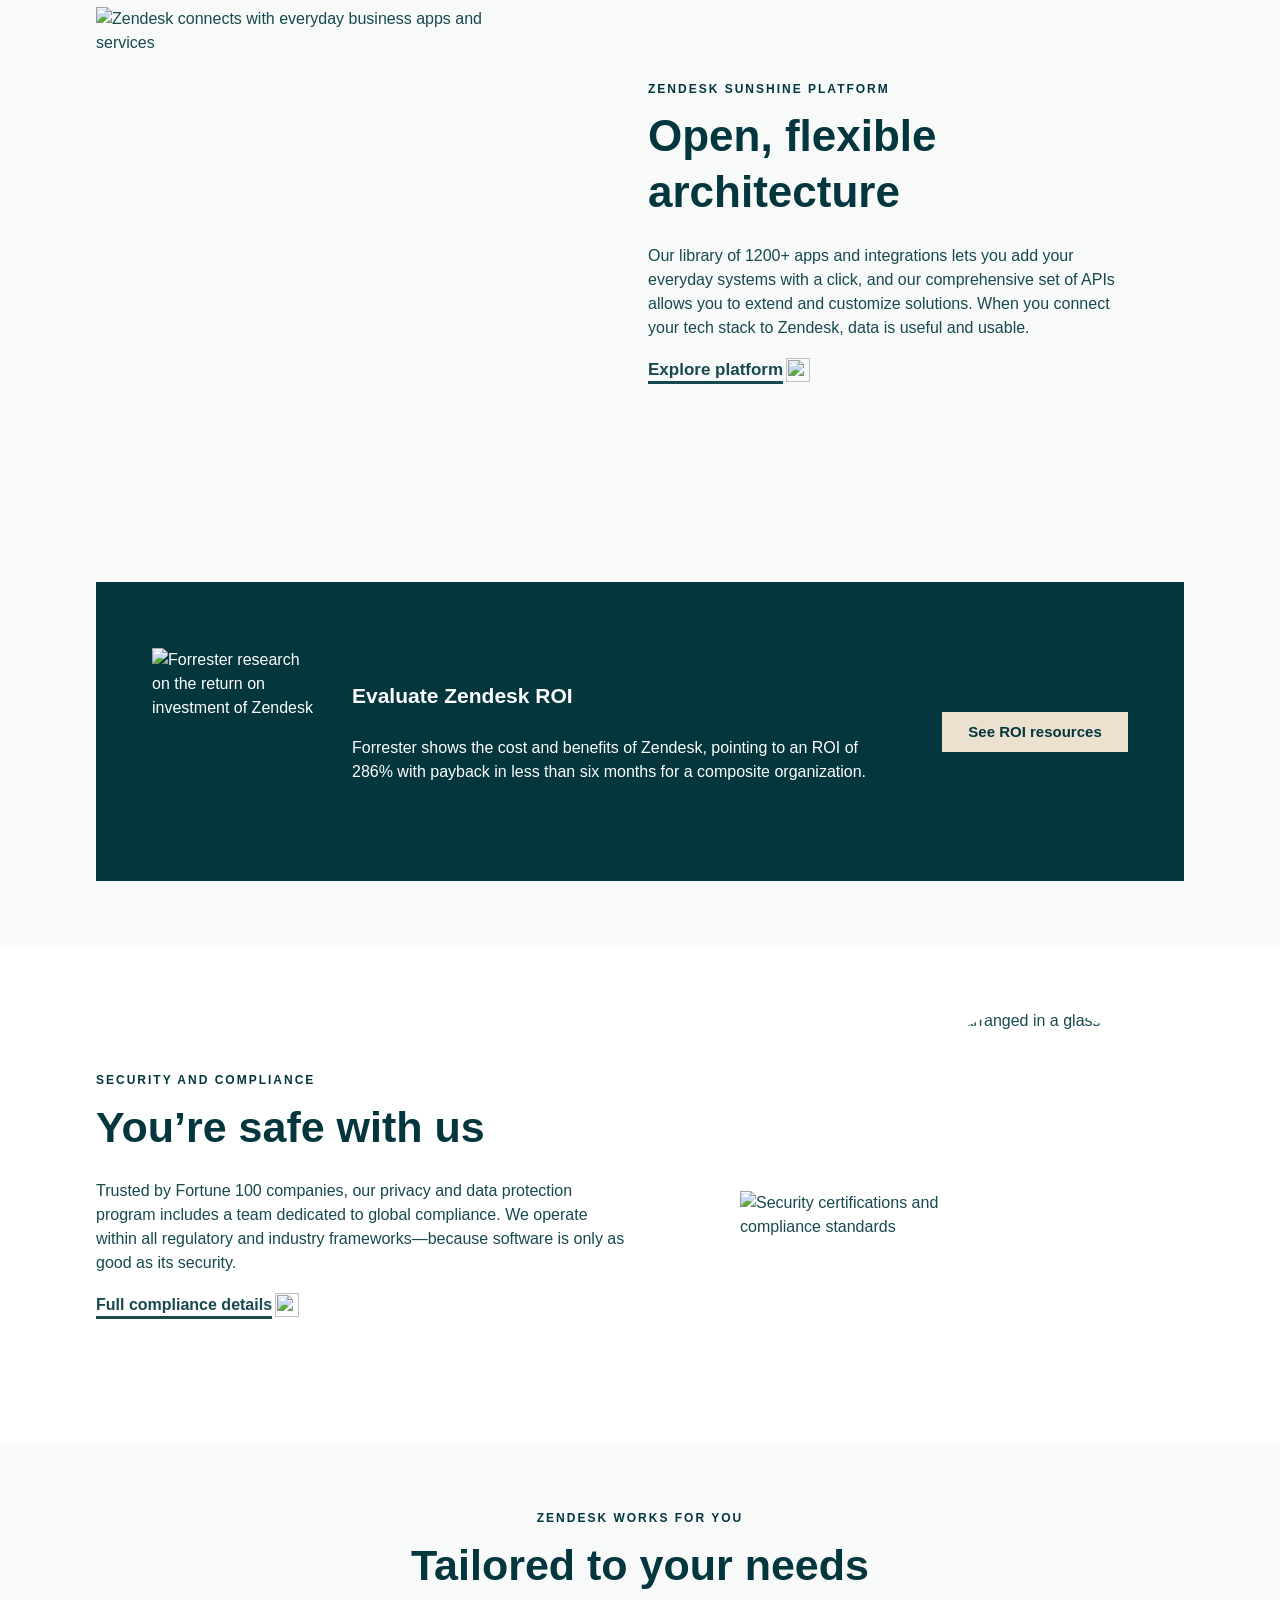
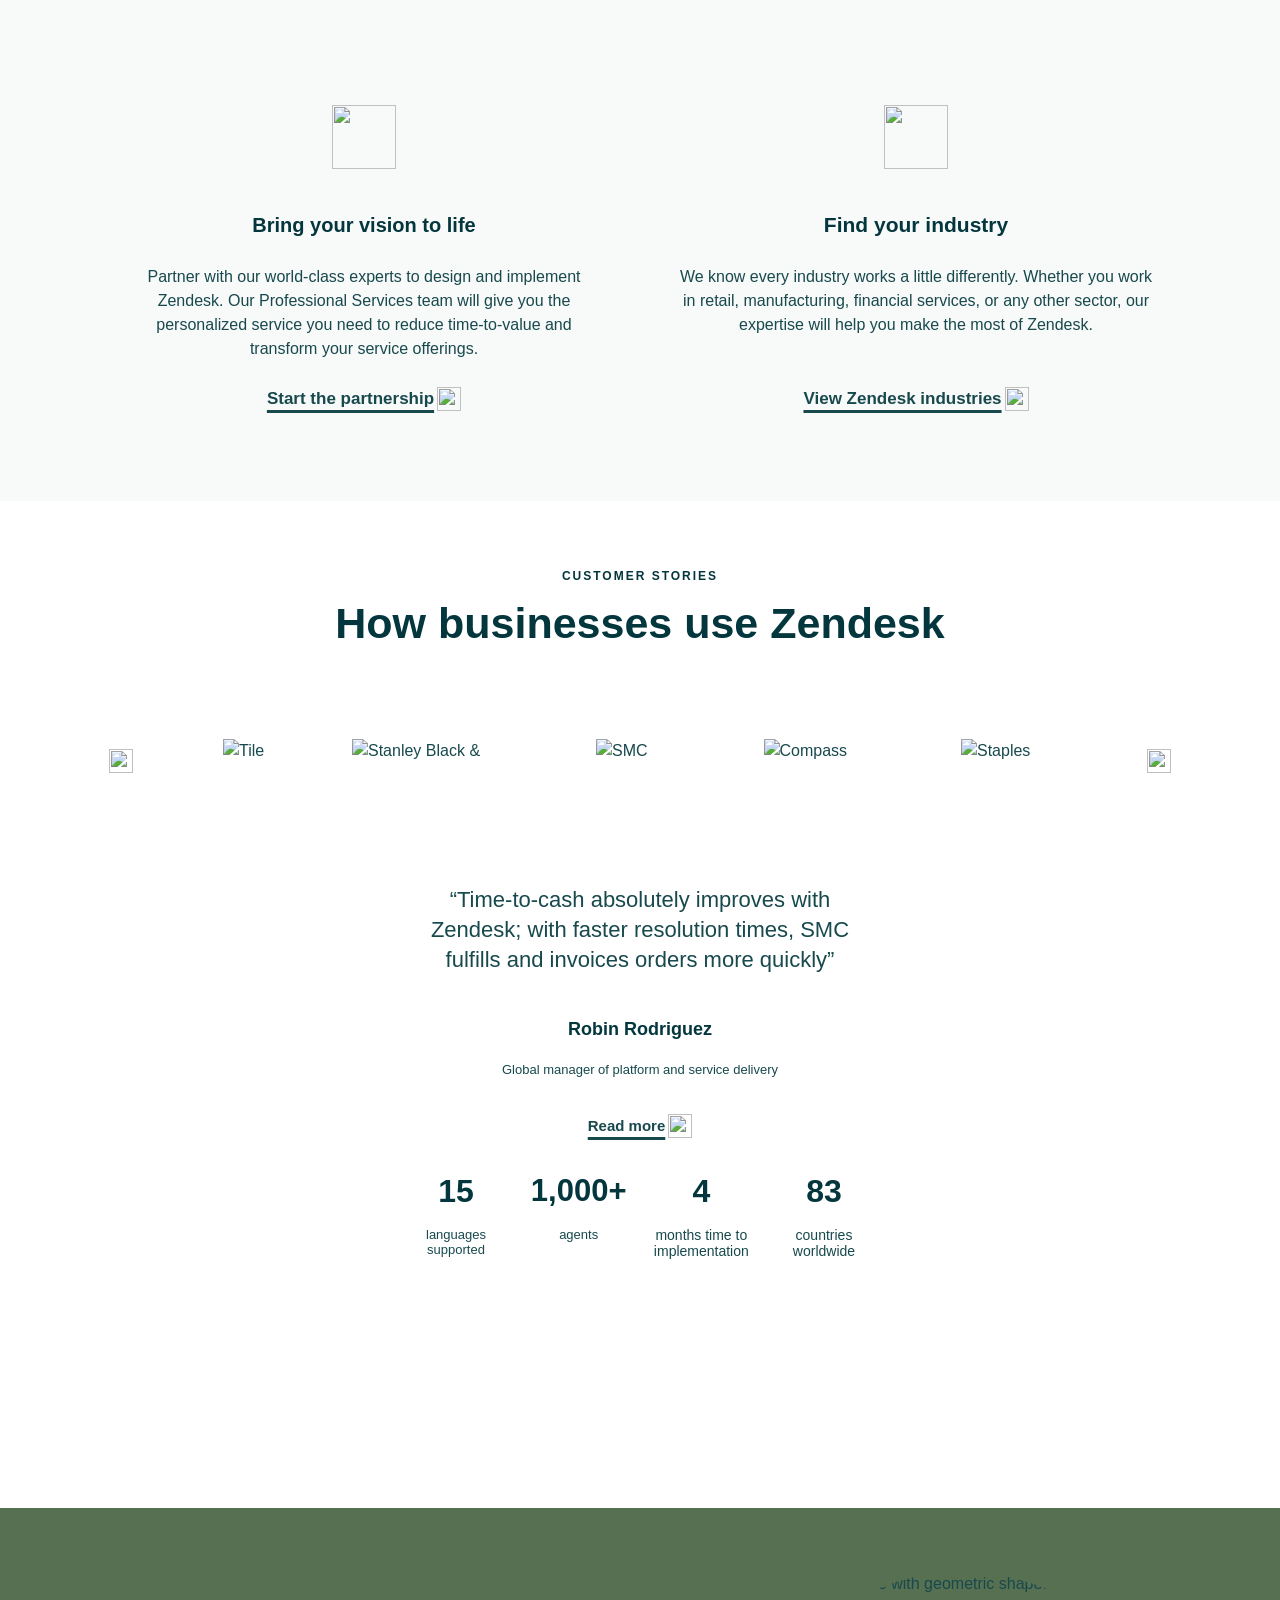
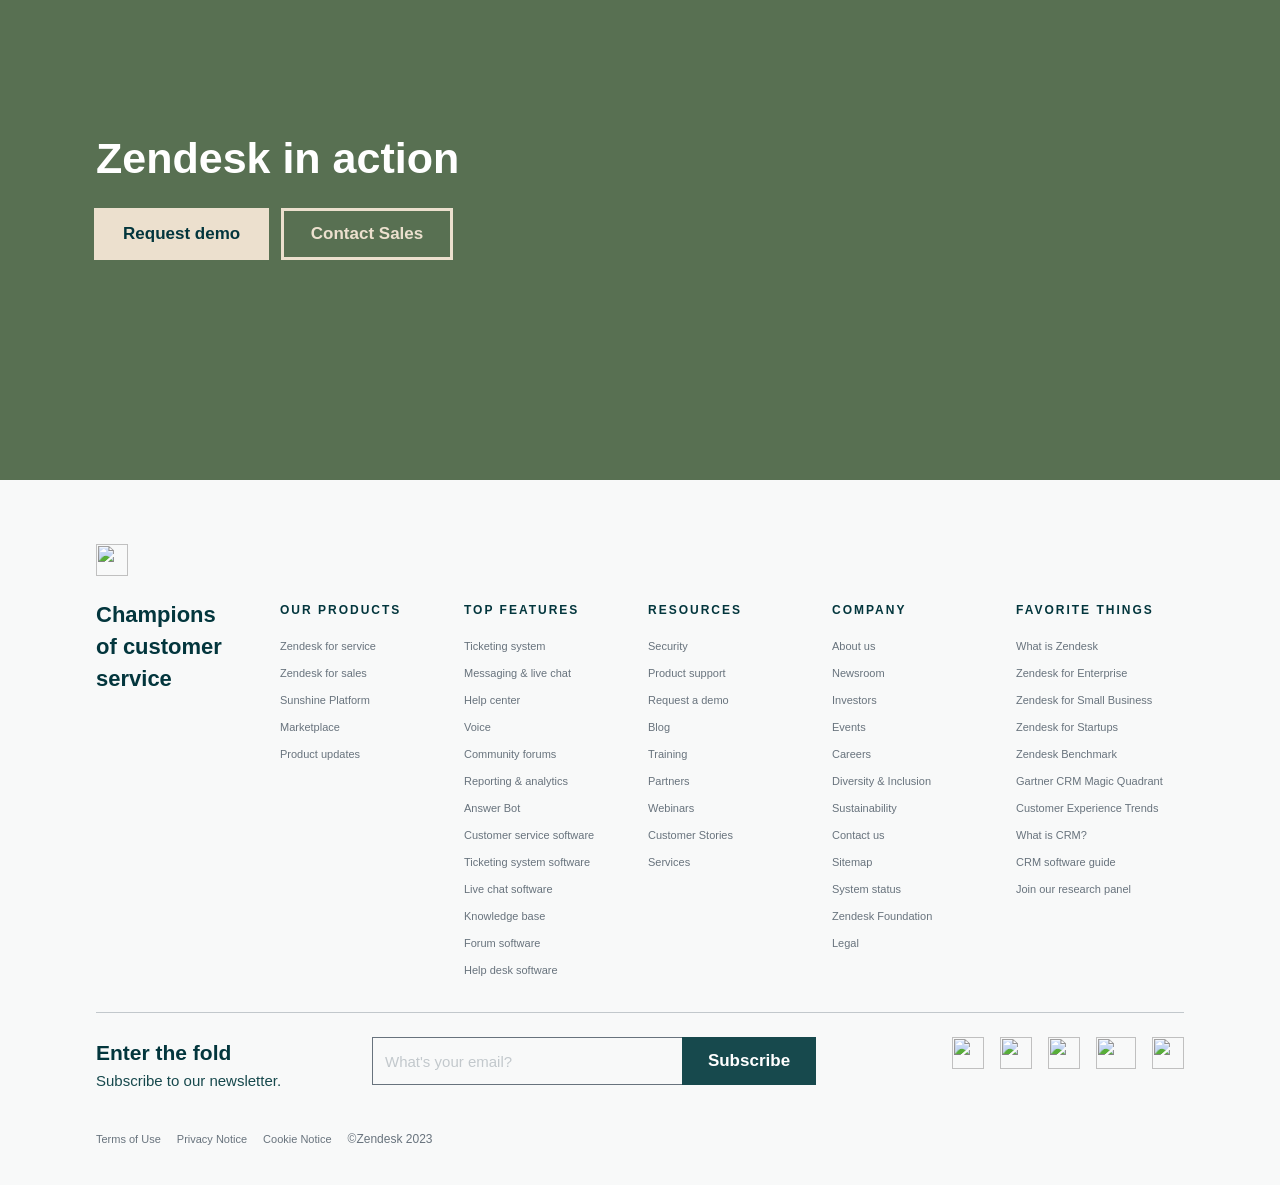
==== commit 16cf6bed: "Add files via upload" ====
--- a/index.html
+++ b/index.html
@@ -7,7 +7,6 @@
   <title>Zendesk for Enterprise</title>
   <link rel="icon" href="assets/zendesk-mark.svg" type="image/svg+xml">
   <link rel="stylesheet" href="style.css">
-  <script src="script.js" defer></script>
 </head>
 <body>
   <a class="skip-link" href="#content">Skip to content</a>
@@ -19,8 +18,8 @@
           <h1 id="hero-title">Transform your<br>relationships<br>with customers</h1>
           <p class="hero-description">Zendesk empowers you to adapt to changing customer <br class="desktop-break">expectations. Align your teams and technology around <br class="desktop-break">what matters most—the customer.</p>
           <p class="actions">
-            <a class="button" href="https://www.zendesk.com/contact/">Contact Sales</a>
-            <a class="button button-outline" href="https://www.zendesk.com/demo/">View demo</a>
+            <a class="button">Contact Sales</a>
+            <a class="button button-outline">View demo</a>
           </p>
         </header>
         <img class="hero-image" src="assets/enterprise-hero.jpg" alt="A balanced golden mobile above a pyramid" width="379" height="512" fetchpriority="high">
@@ -48,19 +47,19 @@
           <img src="assets/conversations.svg" alt="" width="64" height="64" loading="lazy">
           <h3>Drive better conversations</h3>
           <p>Offer rich, personalized conversations <br class="desktop-break">on the channels customers choose. <br class="desktop-break">They’ll feel like more than a transaction; <br class="desktop-break">you’ll encourage long-term loyalty.</p>
-          <a class="text-link" href="https://www.zendesk.com/service/messaging/">Conversational features<img src="assets/arrow-right.svg" alt="" width="24" height="24"></a>
+          <a class="text-link">Conversational features<img src="assets/arrow-right.svg" alt="" width="24" height="24"></a>
         </li>
         <li class="feature-card">
           <img src="assets/productivity.svg" alt="" width="64" height="64" loading="lazy">
           <h3>Maximize agent efficiency</h3>
           <p>Transform agents from problem solvers to <br class="desktop-break">revenue drivers. With our all-in-one <br class="desktop-break">workspace, they’ll focus less on repetitive <br class="desktop-break">tasks and more on relationship building.</p>
-          <a class="text-link" href="https://www.zendesk.com/service/agent-workspace/">Productivity features<img src="assets/arrow-right.svg" alt="" width="24" height="24"></a>
+          <a class="text-link">Productivity features<img src="assets/arrow-right.svg" alt="" width="24" height="24"></a>
         </li>
         <li class="feature-card">
           <img src="assets/adaptability.svg" alt="" width="64" height="64" loading="lazy">
           <h3>Adapt faster to change</h3>
           <p>Keep up with changing customer demands. <br class="desktop-break">Enter new markets and scale even faster <br class="desktop-break">with the open, flexible solutions on our <br class="desktop-break">complete Sunshine platform.</p>
-          <a class="text-link" href="https://www.zendesk.com/platform/">Zendesk platform<img src="assets/arrow-right.svg" alt="" width="24" height="24"></a>
+          <a class="text-link">Zendesk platform<img src="assets/arrow-right.svg" alt="" width="24" height="24"></a>
         </li>
       </ul>
     </section>
@@ -72,7 +71,7 @@
           <p class="eyebrow">Zendesk Sunshine platform</p>
           <h2 id="platform-title">Open, flexible<br>architecture</h2>
           <p>Our library of 1200+ apps and integrations lets you add your <br class="desktop-break">everyday systems with a click, and our comprehensive set of APIs <br class="desktop-break">allows you to extend and customize solutions. When you connect <br class="desktop-break">your tech stack to Zendesk, data is useful and usable.</p>
-          <a class="text-link" href="https://www.zendesk.com/platform/">Explore platform<img src="assets/arrow-right.svg" alt="" width="24" height="24"></a>
+          <a class="text-link">Explore platform<img src="assets/arrow-right.svg" alt="" width="24" height="24"></a>
         </header>
       </section>
     </section>
@@ -84,7 +83,7 @@
           <h2 id="roi-title">Evaluate Zendesk ROI</h2>
           <p>Forrester shows the cost and benefits of Zendesk, pointing to an ROI of <br class="desktop-break">286% with payback in less than six months for a composite organization.</p>
         </header>
-        <a class="button button-small" href="https://www.zendesk.com/why-zendesk/roi/">See ROI resources</a>
+        <a class="button button-small">See ROI resources</a>
       </article>
     </section>
 
@@ -94,7 +93,7 @@
           <p class="eyebrow">Security and compliance</p>
           <h2 id="security-title">You’re safe with us</h2>
           <p>Trusted by Fortune 100 companies, our privacy and data protection <br class="desktop-break">program includes a team dedicated to global compliance. We operate <br class="desktop-break">within all regulatory and industry frameworks—because software is only as <br class="desktop-break">good as its security.</p>
-          <a class="text-link" href="https://www.zendesk.com/trust-center/">Full compliance details<img src="assets/arrow-right.svg" alt="" width="24" height="24"></a>
+          <a class="text-link">Full compliance details<img src="assets/arrow-right.svg" alt="" width="24" height="24"></a>
         </header>
         <figure class="security-images">
           <img class="security-photo" src="assets/security-team.jpg" alt="Flowers arranged in a glass sculpture" width="296" height="296" loading="lazy">
@@ -113,13 +112,13 @@
           <img src="assets/partnership.svg" alt="" width="64" height="64" loading="lazy">
           <h3>Bring your vision to life</h3>
           <p>Partner with our world-class experts to design and implement <br class="desktop-break">Zendesk. Our Professional Services team will give you the <br class="desktop-break">personalized service you need to reduce time-to-value and <br class="desktop-break">transform your service offerings.</p>
-          <a class="text-link" href="https://www.zendesk.com/professional-services/">Start the partnership<img src="assets/arrow-right.svg" alt="" width="24" height="24"></a>
+          <a class="text-link">Start the partnership<img src="assets/arrow-right.svg" alt="" width="24" height="24"></a>
         </li>
         <li class="feature-card">
           <img src="assets/industries.svg" alt="" width="64" height="64" loading="lazy">
           <h3>Find your industry</h3>
           <p>We know every industry works a little differently. Whether you work <br class="desktop-break">in retail, manufacturing, financial services, or any other sector, our <br class="desktop-break">expertise will help you make the most of Zendesk.</p>
-          <a class="text-link" href="https://www.zendesk.com/industries/">View Zendesk industries<img src="assets/arrow-right.svg" alt="" width="24" height="24"></a>
+          <a class="text-link">View Zendesk industries<img src="assets/arrow-right.svg" alt="" width="24" height="24"></a>
         </li>
       </ul>
     </section>
@@ -130,15 +129,15 @@
         <h2 id="stories-title">How businesses use Zendesk</h2>
       </header>
       <nav class="container story-navigation" aria-label="Customer stories">
-        <button class="carousel-button" type="button" aria-label="Previous customers" data-direction="-1"><img src="assets/chevron-left.svg" alt="" width="24" height="24"></button>
+        <button class="carousel-button" type="button" aria-label="Previous customers" disabled><img src="assets/chevron-left.svg" alt="" width="24" height="24"></button>
         <ul class="story-logos">
-          <li><a href="https://www.zendesk.com/customer/tile/"><img src="assets/tile.svg" alt="Tile" width="44" height="24" loading="lazy"></a></li>
-          <li><a href="https://www.zendesk.com/customer/stanley-black-decker/"><img src="assets/stanley-black-decker.svg" alt="Stanley Black &amp; Decker" width="182" height="28.69" loading="lazy"></a></li>
-          <li><a href="https://www.zendesk.com/customer/smc/"><img src="assets/smc.svg" alt="SMC" width="90" height="28" loading="lazy"></a></li>
-          <li><a href="https://www.zendesk.com/customer/compass/"><img src="assets/compass.svg" alt="Compass" width="151" height="20" loading="lazy"></a></li>
-          <li><a href="https://www.zendesk.com/customer/staples/"><img src="assets/staples.svg" alt="Staples" width="152" height="28" loading="lazy"></a></li>
+          <li><a><img src="assets/tile.svg" alt="Tile" width="44" height="24" loading="lazy"></a></li>
+          <li><a><img src="assets/stanley-black-decker.svg" alt="Stanley Black &amp; Decker" width="182" height="28.69" loading="lazy"></a></li>
+          <li><a><img src="assets/smc.svg" alt="SMC" width="90" height="28" loading="lazy"></a></li>
+          <li><a><img src="assets/compass.svg" alt="Compass" width="151" height="20" loading="lazy"></a></li>
+          <li><a><img src="assets/staples.svg" alt="Staples" width="152" height="28" loading="lazy"></a></li>
         </ul>
-        <button class="carousel-button" type="button" aria-label="Next customers" data-direction="1"><img src="assets/chevron-right.svg" alt="" width="24" height="24"></button>
+        <button class="carousel-button" type="button" aria-label="Next customers" disabled><img src="assets/chevron-right.svg" alt="" width="24" height="24"></button>
       </nav>
       <article class="customer-story" aria-label="SMC customer story">
         <blockquote>
@@ -148,7 +147,7 @@
             <p>Global manager of platform and service delivery</p>
           </footer>
         </blockquote>
-        <a class="text-link" href="https://www.zendesk.com/customer/smc/">Read more<img src="assets/arrow-right.svg" alt="" width="24" height="24"></a>
+        <a class="text-link">Read more<img src="assets/arrow-right.svg" alt="" width="24" height="24"></a>
         <dl class="statistics">
           <div><dt>languages supported</dt><dd>15</dd></div>
           <div><dt>agents</dt><dd>1,000+</dd></div>
@@ -163,8 +162,8 @@
         <header>
           <h2 id="contact-title">Zendesk in action</h2>
           <p class="actions">
-            <a class="button" href="https://www.zendesk.com/demo/">Request demo</a>
-            <a class="button button-outline" href="https://www.zendesk.com/contact/">Contact Sales</a>
+            <a class="button">Request demo</a>
+            <a class="button button-outline">Contact Sales</a>
           </p>
         </header>
         <img class="contact-image" src="assets/zendesk-action.png" alt="A balanced mobile with geometric shapes" width="444" height="444" loading="lazy">
@@ -180,75 +179,75 @@
         <section>
           <h3>Our Products</h3>
           <ul>
-            <li><a href="https://www.zendesk.com/service/">Zendesk for service</a></li>
-            <li><a href="https://www.zendesk.com/sell/">Zendesk for sales</a></li>
-            <li><a href="https://www.zendesk.com/platform/">Sunshine Platform</a></li>
-            <li><a href="https://www.zendesk.com/marketplace/">Marketplace</a></li>
-            <li><a href="https://www.zendesk.com/whats-new/">Product updates</a></li>
+            <li><a>Zendesk for service</a></li>
+            <li><a>Zendesk for sales</a></li>
+            <li><a>Sunshine Platform</a></li>
+            <li><a>Marketplace</a></li>
+            <li><a>Product updates</a></li>
           </ul>
         </section>
         <section>
           <h3>Top Features</h3>
           <ul>
-            <li><a href="https://www.zendesk.com/service/ticketing-system/">Ticketing system</a></li>
-            <li><a href="https://www.zendesk.com/service/messaging/">Messaging &amp; live chat</a></li>
-            <li><a href="https://www.zendesk.com/service/help-center/">Help center</a></li>
-            <li><a href="https://www.zendesk.com/service/voice/">Voice</a></li>
-            <li><a href="https://www.zendesk.com/service/community-forum/">Community forums</a></li>
-            <li><a href="https://www.zendesk.com/service/analytics/">Reporting &amp; analytics</a></li>
-            <li><a href="https://www.zendesk.com/service/ai/">Answer Bot</a></li>
-            <li><a href="https://www.zendesk.com/service/">Customer service software</a></li>
-            <li><a href="https://www.zendesk.com/service/ticketing-system/">Ticketing system software</a></li>
-            <li><a href="https://www.zendesk.com/service/messaging/">Live chat software</a></li>
-            <li><a href="https://www.zendesk.com/service/help-center/">Knowledge base</a></li>
-            <li><a href="https://www.zendesk.com/service/community-forum/">Forum software</a></li>
-            <li><a href="https://www.zendesk.com/service/help-desk-software/">Help desk software</a></li>
+            <li><a>Ticketing system</a></li>
+            <li><a>Messaging &amp; live chat</a></li>
+            <li><a>Help center</a></li>
+            <li><a>Voice</a></li>
+            <li><a>Community forums</a></li>
+            <li><a>Reporting &amp; analytics</a></li>
+            <li><a>Answer Bot</a></li>
+            <li><a>Customer service software</a></li>
+            <li><a>Ticketing system software</a></li>
+            <li><a>Live chat software</a></li>
+            <li><a>Knowledge base</a></li>
+            <li><a>Forum software</a></li>
+            <li><a>Help desk software</a></li>
           </ul>
         </section>
         <section>
           <h3>Resources</h3>
           <ul>
-            <li><a href="https://www.zendesk.com/trust-center/">Security</a></li>
-            <li><a href="https://support.zendesk.com/">Product support</a></li>
-            <li><a href="https://www.zendesk.com/demo/">Request a demo</a></li>
-            <li><a href="https://www.zendesk.com/blog/">Blog</a></li>
-            <li><a href="https://training.zendesk.com/">Training</a></li>
-            <li><a href="https://www.zendesk.com/partner/">Partners</a></li>
-            <li><a href="https://www.zendesk.com/webinars/">Webinars</a></li>
-            <li><a href="https://www.zendesk.com/customer/">Customer Stories</a></li>
-            <li><a href="https://www.zendesk.com/professional-services/">Services</a></li>
+            <li><a>Security</a></li>
+            <li><a>Product support</a></li>
+            <li><a>Request a demo</a></li>
+            <li><a>Blog</a></li>
+            <li><a>Training</a></li>
+            <li><a>Partners</a></li>
+            <li><a>Webinars</a></li>
+            <li><a>Customer Stories</a></li>
+            <li><a>Services</a></li>
           </ul>
         </section>
         <section>
           <h3>Company</h3>
           <ul>
-            <li><a href="https://www.zendesk.com/about/">About us</a></li>
-            <li><a href="https://www.zendesk.com/newsroom/">Newsroom</a></li>
-            <li><a href="https://www.zendesk.com/about/">Investors</a></li>
-            <li><a href="https://www.zendesk.com/events/">Events</a></li>
-            <li><a href="https://jobs.zendesk.com/">Careers</a></li>
-            <li><a href="https://www.zendesk.com/diversity-inclusion/">Diversity &amp; Inclusion</a></li>
-            <li><a href="https://www.zendesk.com/sustainability/">Sustainability</a></li>
-            <li><a href="https://www.zendesk.com/contact/">Contact us</a></li>
-            <li><a href="https://www.zendesk.com/sitemap/">Sitemap</a></li>
-            <li><a href="https://status.zendesk.com/">System status</a></li>
-            <li><a href="https://www.zendesk.com/zendesk-foundation/">Zendesk Foundation</a></li>
-            <li><a href="https://www.zendesk.com/company/legal/">Legal</a></li>
+            <li><a>About us</a></li>
+            <li><a>Newsroom</a></li>
+            <li><a>Investors</a></li>
+            <li><a>Events</a></li>
+            <li><a>Careers</a></li>
+            <li><a>Diversity &amp; Inclusion</a></li>
+            <li><a>Sustainability</a></li>
+            <li><a>Contact us</a></li>
+            <li><a>Sitemap</a></li>
+            <li><a>System status</a></li>
+            <li><a>Zendesk Foundation</a></li>
+            <li><a>Legal</a></li>
           </ul>
         </section>
         <section>
           <h3>Favorite Things</h3>
           <ul>
-            <li><a href="https://www.zendesk.com/what-is-zendesk/">What is Zendesk</a></li>
-            <li><a href="https://www.zendesk.com/enterprise/">Zendesk for Enterprise</a></li>
-            <li><a href="https://www.zendesk.com/small-business/">Zendesk for Small Business</a></li>
-            <li><a href="https://www.zendesk.com/startups/">Zendesk for Startups</a></li>
-            <li><a href="https://www.zendesk.com/benchmark/">Zendesk Benchmark</a></li>
-            <li><a href="https://www.zendesk.com/gartner-magic-quadrant/">Gartner CRM Magic Quadrant</a></li>
-            <li><a href="https://www.zendesk.com/customer-experience-trends/">Customer Experience Trends</a></li>
-            <li><a href="https://www.zendesk.com/sell/crm/what-is-crm/">What is CRM?</a></li>
-            <li><a href="https://www.zendesk.com/sell/crm/">CRM software guide</a></li>
-            <li><a href="https://www.zendesk.com/customer/">Join our research panel</a></li>
+            <li><a>What is Zendesk</a></li>
+            <li><a>Zendesk for Enterprise</a></li>
+            <li><a>Zendesk for Small Business</a></li>
+            <li><a>Zendesk for Startups</a></li>
+            <li><a>Zendesk Benchmark</a></li>
+            <li><a>Gartner CRM Magic Quadrant</a></li>
+            <li><a>Customer Experience Trends</a></li>
+            <li><a>What is CRM?</a></li>
+            <li><a>CRM software guide</a></li>
+            <li><a>Join our research panel</a></li>
           </ul>
         </section>
       </nav>
@@ -257,24 +256,23 @@
           <h2 id="newsletter-title">Enter the fold</h2>
           <p>Subscribe to our newsletter.</p>
         </header>
-        <form class="newsletter-form">
+        <div class="newsletter-form">
           <label class="sr-only" for="email">Email address</label>
-          <input id="email" name="email" type="email" placeholder="What's your email?" autocomplete="email" required>
-          <button class="button" type="submit">Subscribe</button>
-          <p class="form-message" role="status"></p>
-        </form>
+          <input id="email" type="email" placeholder="What's your email?" readonly>
+          <button class="button" type="button" disabled>Subscribe</button>
+        </div>
         <ul class="social-links" aria-label="Social media">
-          <li><a href="https://twitter.com/zendesk" aria-label="Zendesk on Twitter"><img src="assets/twitter.svg" alt="" width="32" height="32"></a></li>
-          <li><a href="https://www.facebook.com/Zendesk" aria-label="Zendesk on Facebook"><img src="assets/facebook.svg" alt="" width="32" height="32"></a></li>
-          <li><a href="https://www.linkedin.com/company/zendesk" aria-label="Zendesk on LinkedIn"><img src="assets/linkedin.svg" alt="" width="32" height="32"></a></li>
-          <li><a href="https://www.youtube.com/user/Zendesk" aria-label="Zendesk on YouTube"><img src="assets/youtube.svg" alt="" width="40" height="32"></a></li>
-          <li><a href="https://www.instagram.com/zendesk/" aria-label="Zendesk on Instagram"><img src="assets/instagram.svg" alt="" width="32" height="32"></a></li>
+          <li><a aria-label="Zendesk on Twitter"><img src="assets/twitter.svg" alt="" width="32" height="32"></a></li>
+          <li><a aria-label="Zendesk on Facebook"><img src="assets/facebook.svg" alt="" width="32" height="32"></a></li>
+          <li><a aria-label="Zendesk on LinkedIn"><img src="assets/linkedin.svg" alt="" width="32" height="32"></a></li>
+          <li><a aria-label="Zendesk on YouTube"><img src="assets/youtube.svg" alt="" width="40" height="32"></a></li>
+          <li><a aria-label="Zendesk on Instagram"><img src="assets/instagram.svg" alt="" width="32" height="32"></a></li>
         </ul>
       </section>
       <nav class="legal" aria-label="Legal">
-        <a href="https://www.zendesk.com/company/agreements-and-terms/terms-of-use/">Terms of Use</a>
-        <a href="https://www.zendesk.com/company/agreements-and-terms/privacy-notice/">Privacy Notice</a>
-        <a href="https://www.zendesk.com/company/agreements-and-terms/cookie-notice/">Cookie Notice</a>
+        <a>Terms of Use</a>
+        <a>Privacy Notice</a>
+        <a>Cookie Notice</a>
         <small>©Zendesk 2023</small>
       </nav>
     </section>
--- a/style.css
+++ b/style.css
@@ -122,7 +122,7 @@
   transition: background-color 160ms, color 160ms;
 }
 
-.button:hover {
+.button:not(:disabled):hover {
   background: #fff1db;
 }
 
@@ -440,7 +440,7 @@
   background: transparent;
 }
 
-.carousel-button:hover {
+.carousel-button:not(:disabled):hover {
   background: var(--surface);
 }
 
@@ -670,18 +670,8 @@
   color: #fff;
 }
 
-.newsletter-form .button:hover {
+.newsletter-form .button:not(:disabled):hover {
   background: var(--ink);
-}
-
-.form-message {
-  width: 100%;
-  font-size: 13px;
-  line-height: 20px;
-}
-
-.form-message:not(:empty) {
-  margin-top: 8px;
 }
 
 .social-links {
@@ -1070,3 +1060,29 @@
     transition: none;
   }
 }
+
+/* Cac nut chi de hien thi giao dien cua ban mau. */
+button:disabled {
+  cursor: default;
+  opacity: 1;
+}
+
+/* Hien thi du logo tren dien thoai, khong can chuc nang truot. */
+@media (max-width: 767px) {
+  .story-logos {
+    display: grid;
+    grid-template-columns: repeat(2, minmax(0, 1fr));
+    gap: 24px 12px;
+    overflow: visible;
+    scroll-snap-type: none;
+  }
+
+  .story-logos li {
+    min-width: 0;
+    scroll-snap-align: none;
+  }
+
+  .story-logos li:last-child {
+    grid-column: 1 / -1;
+  }
+}
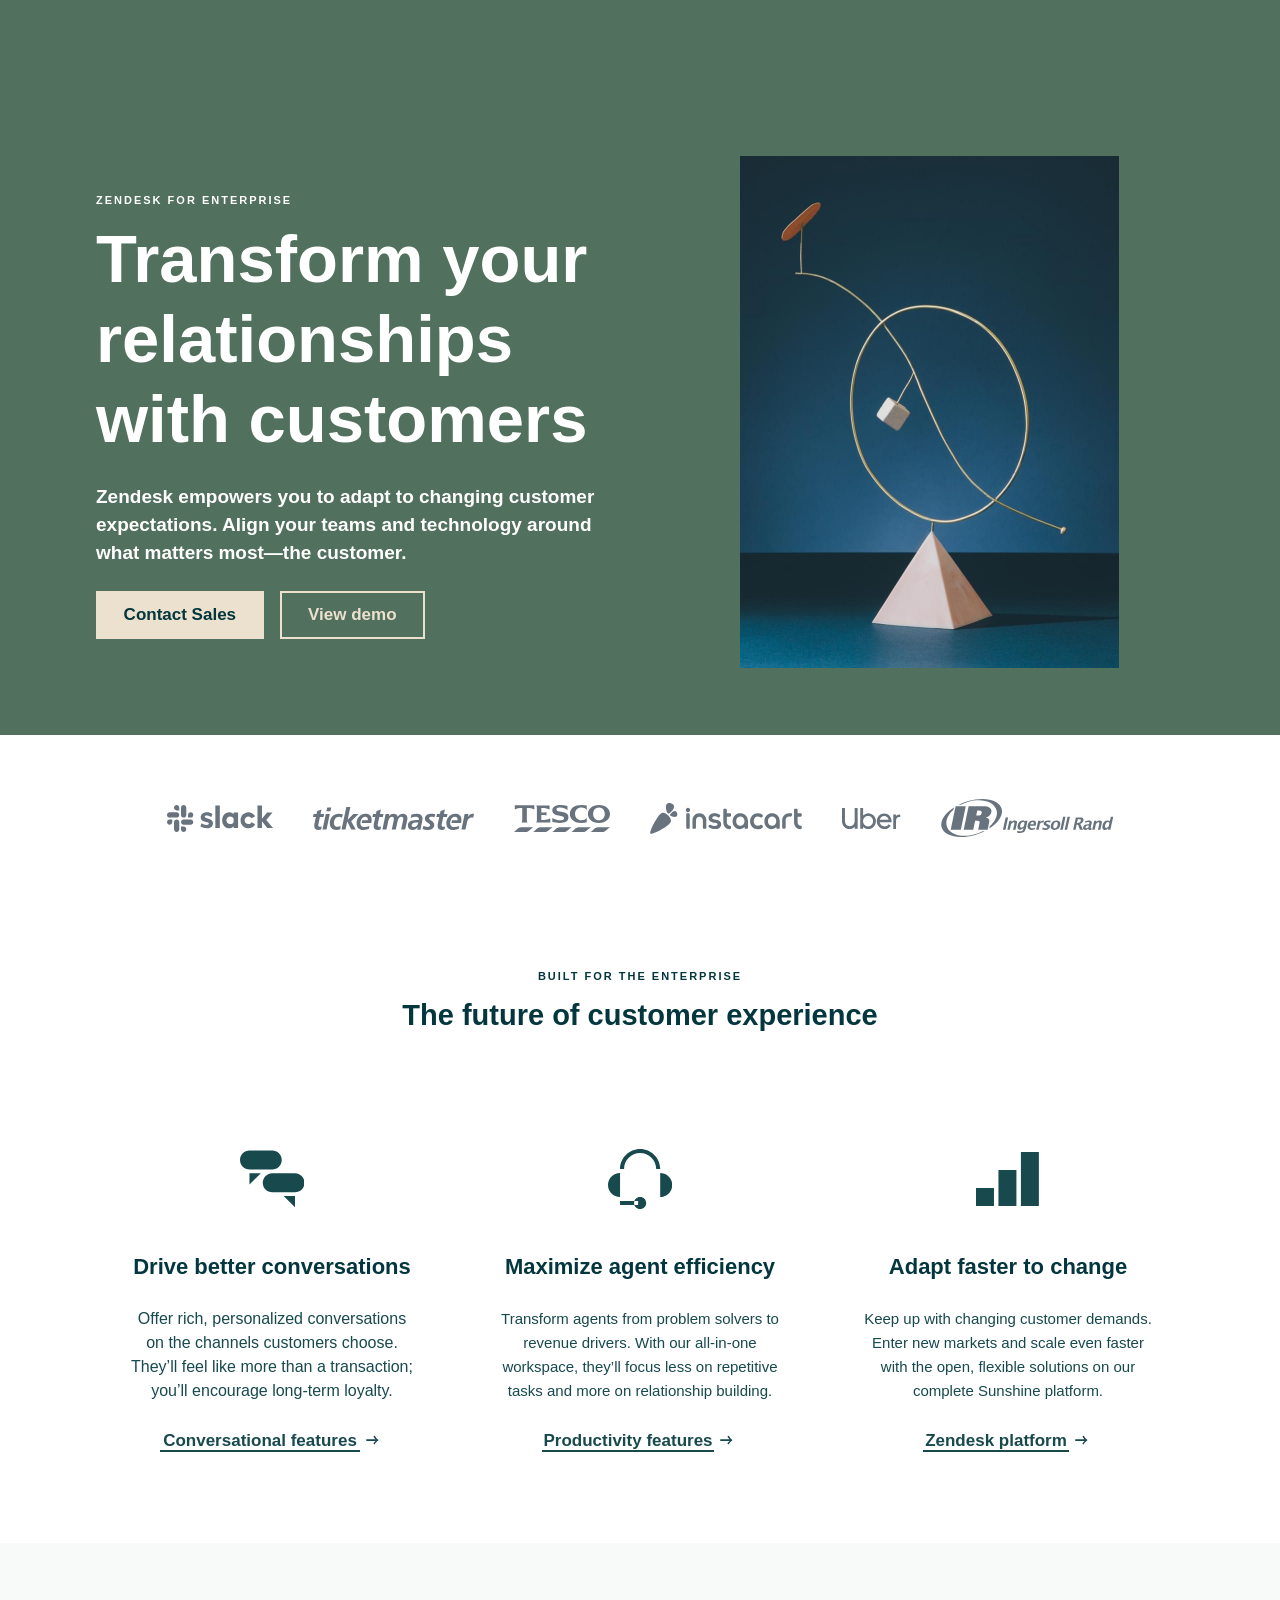
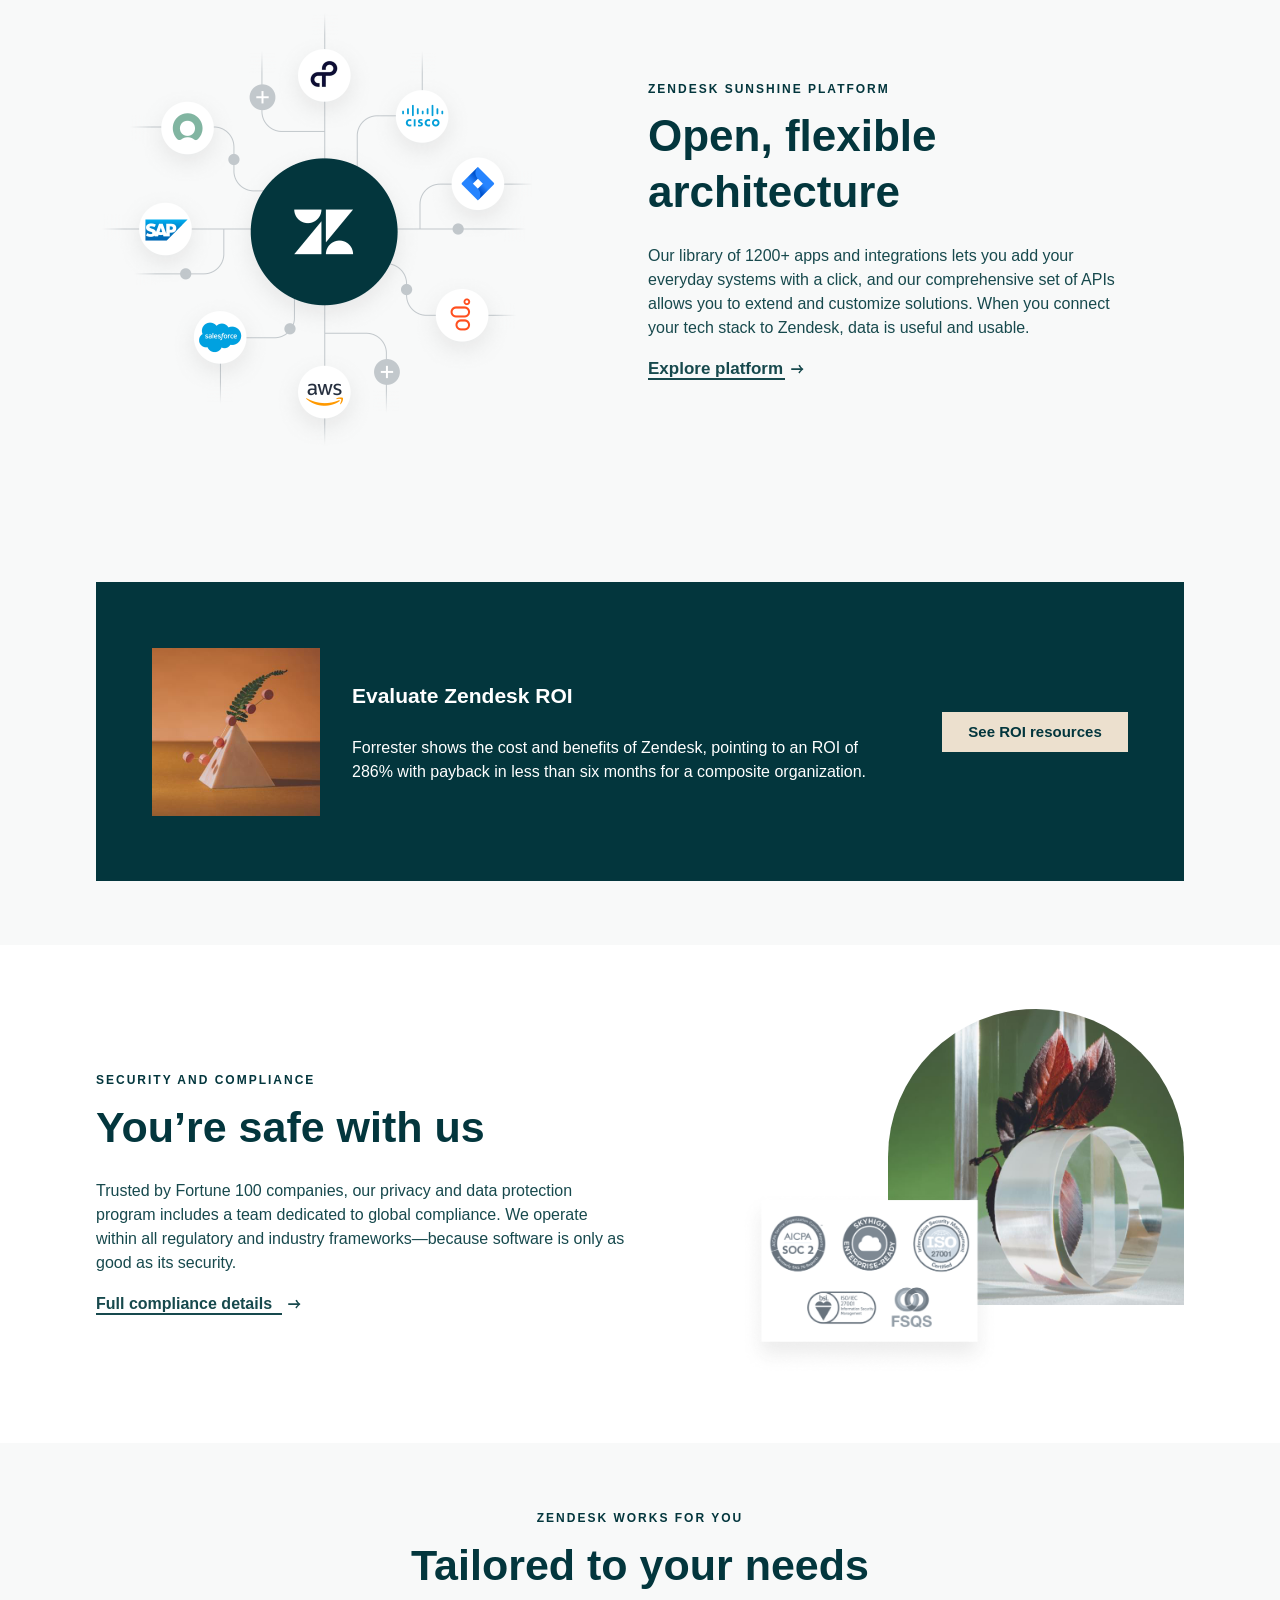
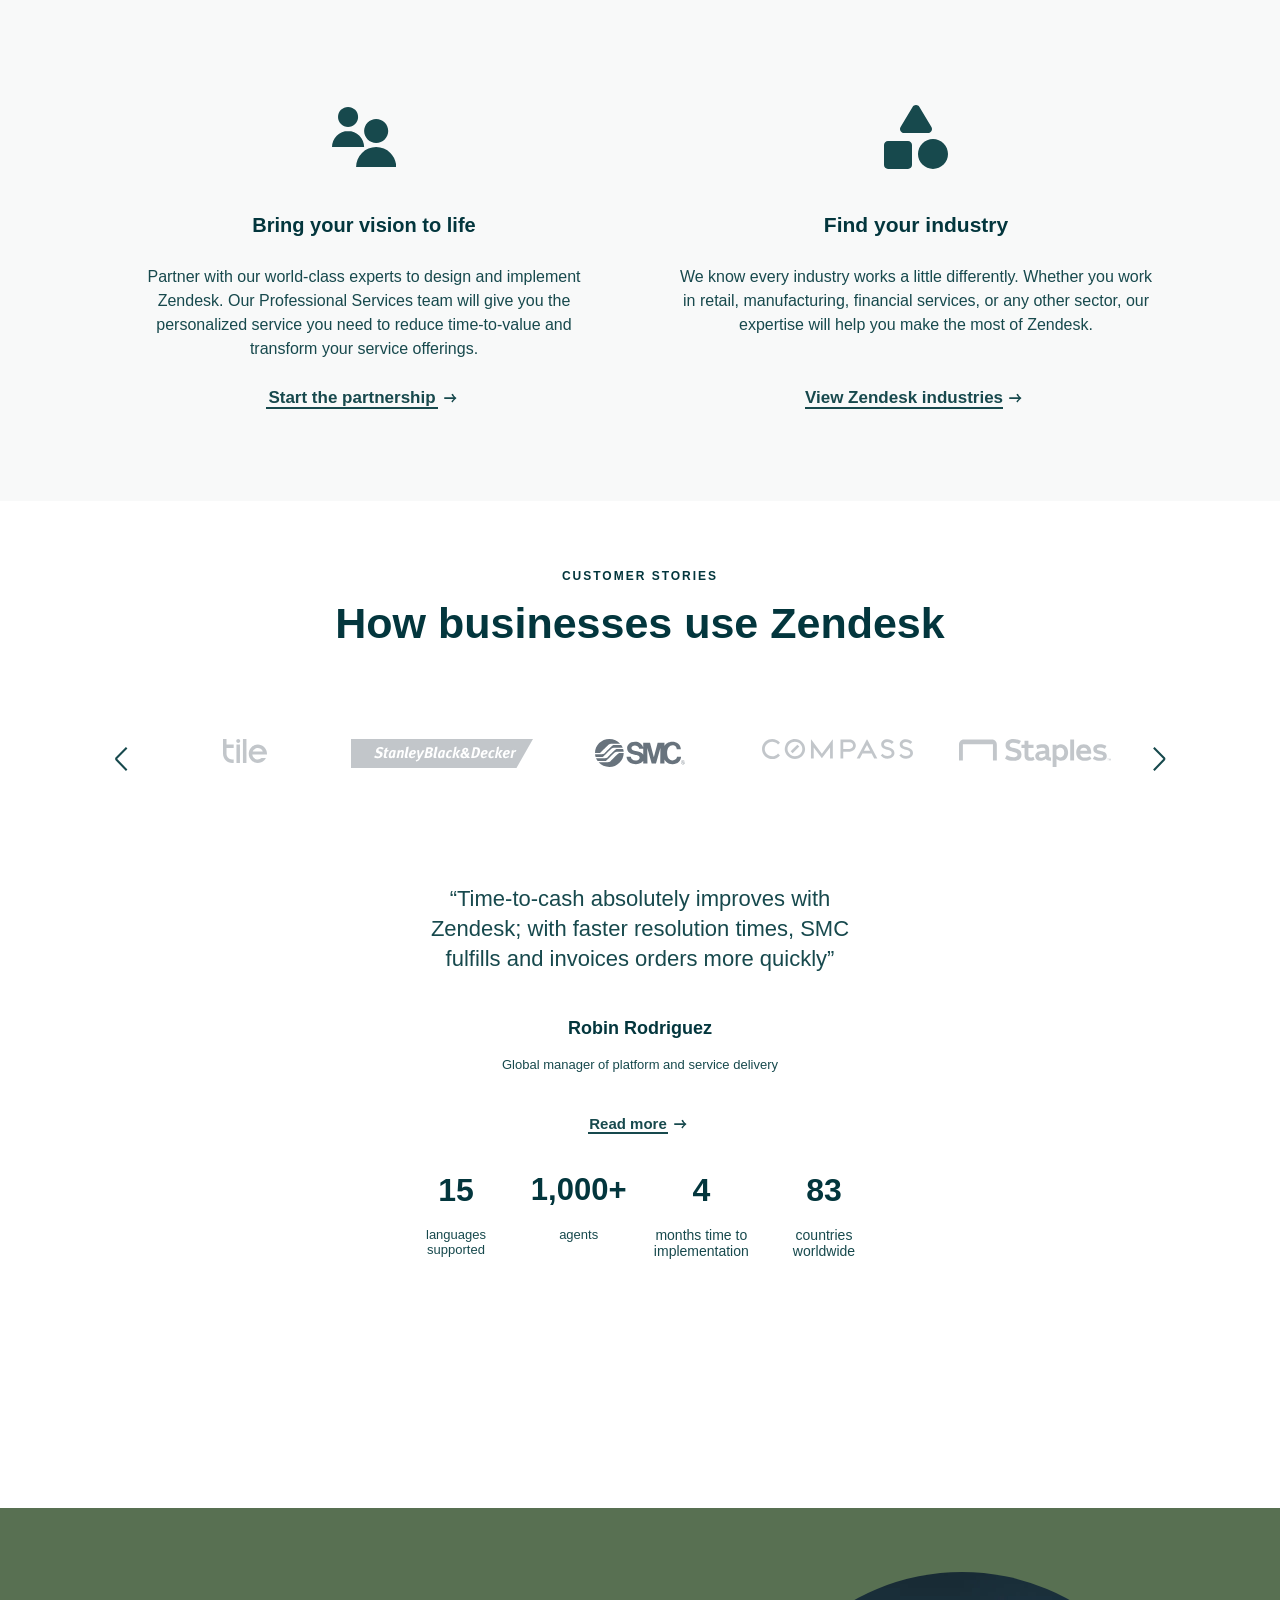
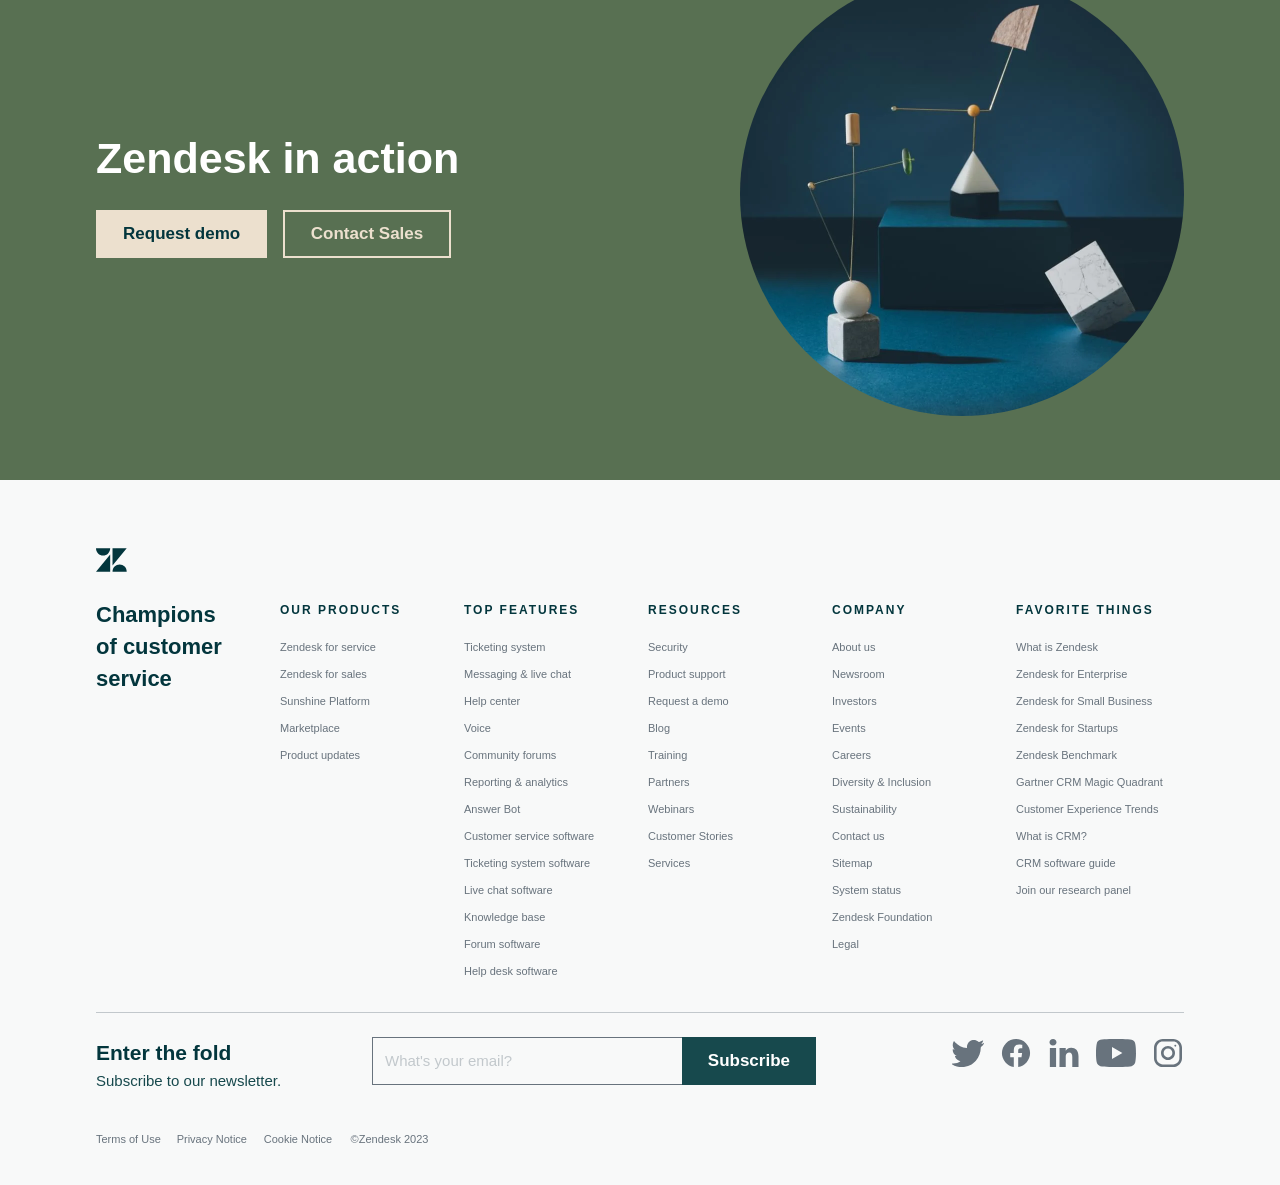
==== commit 457e28d2: "sua khoan cach" ====
--- a/index.html
+++ b/index.html
@@ -1,281 +1,270 @@
 <!DOCTYPE html>
 <html lang="en">
 <head>
-  <meta charset="UTF-8">
-  <meta name="viewport" content="width=device-width, initial-scale=1.0">
-  <meta name="description" content="Transform your relationships with customers with Zendesk for enterprise.">
-  <title>Zendesk for Enterprise</title>
-  <link rel="icon" href="assets/zendesk-mark.svg" type="image/svg+xml">
-  <link rel="stylesheet" href="style.css">
+    <meta charset="UTF-8">
+    <meta name="viewport" content="width=device-width, initial-scale=1.0">
+    <title>Zendesk for Enterprise</title>
+    <link rel="stylesheet" href="style.css">
 </head>
 <body>
-  <a class="skip-link" href="#content">Skip to content</a>
-  <main id="content">
-    <section class="hero" aria-labelledby="hero-title">
-      <section class="container split hero-layout">
-        <header class="hero-copy">
-          <p class="eyebrow">Zendesk for enterprise</p>
-          <h1 id="hero-title">Transform your<br>relationships<br>with customers</h1>
-          <p class="hero-description">Zendesk empowers you to adapt to changing customer <br class="desktop-break">expectations. Align your teams and technology around <br class="desktop-break">what matters most—the customer.</p>
-          <p class="actions">
-            <a class="button">Contact Sales</a>
-            <a class="button button-outline">View demo</a>
-          </p>
-        </header>
-        <img class="hero-image" src="assets/enterprise-hero.jpg" alt="A balanced golden mobile above a pyramid" width="379" height="512" fetchpriority="high">
-      </section>
-    </section>
-
-    <section class="customers" aria-label="Trusted by leading businesses">
-      <ul class="container customer-logos">
-        <li><img src="assets/slack.svg" alt="Slack" width="106" height="27"></li>
-        <li><img src="assets/ticketmaster.svg" alt="Ticketmaster" width="161" height="23"></li>
-        <li><img src="assets/tesco.svg" alt="Tesco" width="96" height="27"></li>
-        <li><img src="assets/instacart.svg" alt="Instacart" width="152" height="31"></li>
-        <li><img src="assets/uber.svg" alt="Uber" width="59" height="21"></li>
-        <li><img src="assets/ingersoll-rand.svg" alt="Ingersoll Rand" width="173" height="38"></li>
-      </ul>
-    </section>
-
-    <section class="features section" aria-labelledby="features-title">
-      <header class="section-heading">
-        <p class="eyebrow">Built for the enterprise</p>
-        <h2 id="features-title">The future of customer experience</h2>
-      </header>
-      <ul class="container feature-grid">
-        <li class="feature-card">
-          <img src="assets/conversations.svg" alt="" width="64" height="64" loading="lazy">
-          <h3>Drive better conversations</h3>
-          <p>Offer rich, personalized conversations <br class="desktop-break">on the channels customers choose. <br class="desktop-break">They’ll feel like more than a transaction; <br class="desktop-break">you’ll encourage long-term loyalty.</p>
-          <a class="text-link">Conversational features<img src="assets/arrow-right.svg" alt="" width="24" height="24"></a>
-        </li>
-        <li class="feature-card">
-          <img src="assets/productivity.svg" alt="" width="64" height="64" loading="lazy">
-          <h3>Maximize agent efficiency</h3>
-          <p>Transform agents from problem solvers to <br class="desktop-break">revenue drivers. With our all-in-one <br class="desktop-break">workspace, they’ll focus less on repetitive <br class="desktop-break">tasks and more on relationship building.</p>
-          <a class="text-link">Productivity features<img src="assets/arrow-right.svg" alt="" width="24" height="24"></a>
-        </li>
-        <li class="feature-card">
-          <img src="assets/adaptability.svg" alt="" width="64" height="64" loading="lazy">
-          <h3>Adapt faster to change</h3>
-          <p>Keep up with changing customer demands. <br class="desktop-break">Enter new markets and scale even faster <br class="desktop-break">with the open, flexible solutions on our <br class="desktop-break">complete Sunshine platform.</p>
-          <a class="text-link">Zendesk platform<img src="assets/arrow-right.svg" alt="" width="24" height="24"></a>
-        </li>
-      </ul>
-    </section>
-
-    <section class="platform section muted" aria-labelledby="platform-title">
-      <section class="container split platform-layout">
-        <img class="platform-image" src="assets/sunshine-platform.png" alt="Zendesk connects with everyday business apps and services" width="444" height="444" loading="lazy">
-        <header class="section-copy">
-          <p class="eyebrow">Zendesk Sunshine platform</p>
-          <h2 id="platform-title">Open, flexible<br>architecture</h2>
-          <p>Our library of 1200+ apps and integrations lets you add your <br class="desktop-break">everyday systems with a click, and our comprehensive set of APIs <br class="desktop-break">allows you to extend and customize solutions. When you connect <br class="desktop-break">your tech stack to Zendesk, data is useful and usable.</p>
-          <a class="text-link">Explore platform<img src="assets/arrow-right.svg" alt="" width="24" height="24"></a>
-        </header>
-      </section>
-    </section>
-
-    <section class="roi section muted" aria-labelledby="roi-title">
-      <article class="container roi-card">
-        <img src="assets/forrester-report.jpg" alt="Forrester research on the return on investment of Zendesk" width="168" height="168" loading="lazy">
-        <header>
-          <h2 id="roi-title">Evaluate Zendesk ROI</h2>
-          <p>Forrester shows the cost and benefits of Zendesk, pointing to an ROI of <br class="desktop-break">286% with payback in less than six months for a composite organization.</p>
-        </header>
-        <a class="button button-small">See ROI resources</a>
-      </article>
-    </section>
-
-    <section class="security section" aria-labelledby="security-title">
-      <section class="container split">
-        <header class="section-copy">
-          <p class="eyebrow">Security and compliance</p>
-          <h2 id="security-title">You’re safe with us</h2>
-          <p>Trusted by Fortune 100 companies, our privacy and data protection <br class="desktop-break">program includes a team dedicated to global compliance. We operate <br class="desktop-break">within all regulatory and industry frameworks—because software is only as <br class="desktop-break">good as its security.</p>
-          <a class="text-link">Full compliance details<img src="assets/arrow-right.svg" alt="" width="24" height="24"></a>
-        </header>
-        <figure class="security-images">
-          <img class="security-photo" src="assets/security-team.jpg" alt="Flowers arranged in a glass sculpture" width="296" height="296" loading="lazy">
-          <img class="security-badges" src="assets/security-compliance.png" alt="Security certifications and compliance standards" width="259" height="185" loading="lazy">
-        </figure>
-      </section>
-    </section>
-
-    <section class="tailored section muted" aria-labelledby="tailored-title">
-      <header class="section-heading">
-        <p class="eyebrow">Zendesk works for you</p>
-        <h2 id="tailored-title">Tailored to your needs</h2>
-      </header>
-      <ul class="container tailored-grid">
-        <li class="feature-card">
-          <img src="assets/partnership.svg" alt="" width="64" height="64" loading="lazy">
-          <h3>Bring your vision to life</h3>
-          <p>Partner with our world-class experts to design and implement <br class="desktop-break">Zendesk. Our Professional Services team will give you the <br class="desktop-break">personalized service you need to reduce time-to-value and <br class="desktop-break">transform your service offerings.</p>
-          <a class="text-link">Start the partnership<img src="assets/arrow-right.svg" alt="" width="24" height="24"></a>
-        </li>
-        <li class="feature-card">
-          <img src="assets/industries.svg" alt="" width="64" height="64" loading="lazy">
-          <h3>Find your industry</h3>
-          <p>We know every industry works a little differently. Whether you work <br class="desktop-break">in retail, manufacturing, financial services, or any other sector, our <br class="desktop-break">expertise will help you make the most of Zendesk.</p>
-          <a class="text-link">View Zendesk industries<img src="assets/arrow-right.svg" alt="" width="24" height="24"></a>
-        </li>
-      </ul>
-    </section>
-
-    <section class="stories section" aria-labelledby="stories-title">
-      <header class="section-heading">
-        <p class="eyebrow">Customer stories</p>
-        <h2 id="stories-title">How businesses use Zendesk</h2>
-      </header>
-      <nav class="container story-navigation" aria-label="Customer stories">
-        <button class="carousel-button" type="button" aria-label="Previous customers" disabled><img src="assets/chevron-left.svg" alt="" width="24" height="24"></button>
-        <ul class="story-logos">
-          <li><a><img src="assets/tile.svg" alt="Tile" width="44" height="24" loading="lazy"></a></li>
-          <li><a><img src="assets/stanley-black-decker.svg" alt="Stanley Black &amp; Decker" width="182" height="28.69" loading="lazy"></a></li>
-          <li><a><img src="assets/smc.svg" alt="SMC" width="90" height="28" loading="lazy"></a></li>
-          <li><a><img src="assets/compass.svg" alt="Compass" width="151" height="20" loading="lazy"></a></li>
-          <li><a><img src="assets/staples.svg" alt="Staples" width="152" height="28" loading="lazy"></a></li>
-        </ul>
-        <button class="carousel-button" type="button" aria-label="Next customers" disabled><img src="assets/chevron-right.svg" alt="" width="24" height="24"></button>
-      </nav>
-      <article class="customer-story" aria-label="SMC customer story">
-        <blockquote>
-          <p>“Time-to-cash absolutely improves with <br class="desktop-break">Zendesk; with faster resolution times, SMC <br class="desktop-break">fulfills and invoices orders more quickly”</p>
-          <footer>
-            <cite>Robin Rodriguez</cite>
-            <p>Global manager of platform and service delivery</p>
-          </footer>
-        </blockquote>
-        <a class="text-link">Read more<img src="assets/arrow-right.svg" alt="" width="24" height="24"></a>
-        <dl class="statistics">
-          <div><dt>languages supported</dt><dd>15</dd></div>
-          <div><dt>agents</dt><dd>1,000+</dd></div>
-          <div><dt>months time to implementation</dt><dd>4</dd></div>
-          <div><dt>countries worldwide</dt><dd>83</dd></div>
-        </dl>
-      </article>
-    </section>
-
-    <section class="contact section" aria-labelledby="contact-title">
-      <section class="container split">
-        <header>
-          <h2 id="contact-title">Zendesk in action</h2>
-          <p class="actions">
-            <a class="button">Request demo</a>
-            <a class="button button-outline">Contact Sales</a>
-          </p>
-        </header>
-        <img class="contact-image" src="assets/zendesk-action.png" alt="A balanced mobile with geometric shapes" width="444" height="444" loading="lazy">
-      </section>
-    </section>
-  </main>
-
-  <footer class="site-footer muted">
-    <section class="container footer-content">
-      <a class="footer-logo" href="#content" aria-label="Zendesk home"><img src="assets/zendesk-mark.svg" alt="" width="32" height="32"></a>
-      <nav class="footer-navigation" aria-label="Footer">
-        <h2>Champions<br>of customer<br>service</h2>
-        <section>
-          <h3>Our Products</h3>
-          <ul>
-            <li><a>Zendesk for service</a></li>
-            <li><a>Zendesk for sales</a></li>
-            <li><a>Sunshine Platform</a></li>
-            <li><a>Marketplace</a></li>
-            <li><a>Product updates</a></li>
-          </ul>
-        </section>
-        <section>
-          <h3>Top Features</h3>
-          <ul>
-            <li><a>Ticketing system</a></li>
-            <li><a>Messaging &amp; live chat</a></li>
-            <li><a>Help center</a></li>
-            <li><a>Voice</a></li>
-            <li><a>Community forums</a></li>
-            <li><a>Reporting &amp; analytics</a></li>
-            <li><a>Answer Bot</a></li>
-            <li><a>Customer service software</a></li>
-            <li><a>Ticketing system software</a></li>
-            <li><a>Live chat software</a></li>
-            <li><a>Knowledge base</a></li>
-            <li><a>Forum software</a></li>
-            <li><a>Help desk software</a></li>
-          </ul>
-        </section>
-        <section>
-          <h3>Resources</h3>
-          <ul>
-            <li><a>Security</a></li>
-            <li><a>Product support</a></li>
-            <li><a>Request a demo</a></li>
-            <li><a>Blog</a></li>
-            <li><a>Training</a></li>
-            <li><a>Partners</a></li>
-            <li><a>Webinars</a></li>
-            <li><a>Customer Stories</a></li>
-            <li><a>Services</a></li>
-          </ul>
-        </section>
-        <section>
-          <h3>Company</h3>
-          <ul>
-            <li><a>About us</a></li>
-            <li><a>Newsroom</a></li>
-            <li><a>Investors</a></li>
-            <li><a>Events</a></li>
-            <li><a>Careers</a></li>
-            <li><a>Diversity &amp; Inclusion</a></li>
-            <li><a>Sustainability</a></li>
-            <li><a>Contact us</a></li>
-            <li><a>Sitemap</a></li>
-            <li><a>System status</a></li>
-            <li><a>Zendesk Foundation</a></li>
-            <li><a>Legal</a></li>
-          </ul>
-        </section>
-        <section>
-          <h3>Favorite Things</h3>
-          <ul>
-            <li><a>What is Zendesk</a></li>
-            <li><a>Zendesk for Enterprise</a></li>
-            <li><a>Zendesk for Small Business</a></li>
-            <li><a>Zendesk for Startups</a></li>
-            <li><a>Zendesk Benchmark</a></li>
-            <li><a>Gartner CRM Magic Quadrant</a></li>
-            <li><a>Customer Experience Trends</a></li>
-            <li><a>What is CRM?</a></li>
-            <li><a>CRM software guide</a></li>
-            <li><a>Join our research panel</a></li>
-          </ul>
-        </section>
-      </nav>
-      <section class="newsletter" aria-labelledby="newsletter-title">
-        <header>
-          <h2 id="newsletter-title">Enter the fold</h2>
-          <p>Subscribe to our newsletter.</p>
-        </header>
-        <div class="newsletter-form">
-          <label class="sr-only" for="email">Email address</label>
-          <input id="email" type="email" placeholder="What's your email?" readonly>
-          <button class="button" type="button" disabled>Subscribe</button>
+    <main>
+        <section class="hero">
+            <div class="container hero-row">
+                <div class="hero-copy">
+                    <p class="eyebrow">ZENDESK FOR ENTERPRISE</p>
+                    <h1>Transform your relationships with customers</h1>
+                    <p class="hero-description">Zendesk empowers you to adapt to changing customer expectations. Align your teams and technology around what matters most—the customer.</p>
+                    <div class="button-row">
+                        <a class="button contact-button" href="#">Contact Sales</a>
+                        <a class="button button-outline demo-button" href="#">View demo</a>
+                    </div>
+                </div>
+                <img class="hero-image" src="assets/hero.jpg" width="379" height="512" alt="Abstract geometric sculpture">
+            </div>
+        </section>
+        <section class="customers" aria-label="Our customers">
+            <div class="container customer-logos">
+                <img src="assets/slack.svg" width="106" height="27" alt="Slack">
+                <img src="assets/ticketmaster.svg" width="161" height="23" alt="Ticketmaster">
+                <img src="assets/tesco.svg" width="96" height="27" alt="Tesco">
+                <img src="assets/instacart.svg" width="152" height="31" alt="Instacart">
+                <img src="assets/uber.svg" width="59" height="21" alt="Uber">
+                <img src="assets/ingersoll-rand.svg" width="173" height="38" alt="Ingersoll Rand">
+            </div>
+        </section>
+        <section class="enterprise">
+            <div class="container">
+                <div class="section-heading enterprise-heading">
+                    <p class="eyebrow">BUILT FOR THE ENTERPRISE</p>
+                    <h2>The future of customer experience</h2>
+                </div>
+                <div class="feature-grid enterprise-grid">
+                <article class="feature-card conversations-card">
+                    <img class="feature-icon" src="assets/conversations.svg" width="64" height="64" alt="">
+                    <h3>Drive better conversations</h3>
+                    <p>Offer rich, personalized conversations<br class="desktop-break"> on the channels customers choose.<br class="desktop-break"> They’ll feel like more than a transaction;<br class="desktop-break"> you’ll encourage long-term loyalty.</p>
+                    <a class="text-link" href="#"><span>Conversational features</span><img src="assets/arrow-right.svg" width="24" height="24" alt=""></a>
+                </article>
+                <article class="feature-card efficiency-card">
+                    <img class="feature-icon" src="assets/headset.svg" width="64" height="64" alt="">
+                    <h3>Maximize agent efficiency</h3>
+                    <p>Transform agents from problem solvers to<br class="desktop-break"> revenue drivers. With our all-in-one<br class="desktop-break"> workspace, they’ll focus less on repetitive<br class="desktop-break"> tasks and more on relationship building.</p>
+                    <a class="text-link" href="#"><span>Productivity features</span><img src="assets/arrow-right.svg" width="24" height="24" alt=""></a>
+                </article>
+                <article class="feature-card change-card">
+                    <img class="feature-icon" src="assets/change.svg" width="64" height="64" alt="">
+                    <h3>Adapt faster to change</h3>
+                    <p>Keep up with changing customer demands.<br class="desktop-break"> Enter new markets and scale even faster<br class="desktop-break"> with the open, flexible solutions on our<br class="desktop-break"> complete Sunshine platform.</p>
+                    <a class="text-link" href="#"><span>Zendesk platform</span><img src="assets/arrow-right.svg" width="24" height="24" alt=""></a>
+                </article>
+                </div>
+            </div>
+        </section>
+        <section class="platform">
+            <div class="container platform-row">
+                <img class="platform-image" src="assets/platform.png" width="444" height="444" alt="Zendesk Sunshine platform illustration">
+                <div class="platform-copy">
+                    <p class="eyebrow">ZENDESK SUNSHINE PLATFORM</p>
+                    <h2>Open, flexible architecture</h2>
+                    <p class="section-description">Our library of 1200+ apps and integrations lets you add your<br class="desktop-break"> everyday systems with a click, and our comprehensive set of APIs<br class="desktop-break"> allows you to extend and customize solutions. When you connect<br class="desktop-break"> your tech stack to Zendesk, data is useful and usable.</p>
+                    <a class="text-link" href="#"><span>Explore platform</span><img src="assets/arrow-right.svg" width="24" height="24" alt=""></a>
+                </div>
+            </div>
+        </section>
+        <section class="roi">
+            <div class="container roi-panel">
+                <img src="assets/forrester.jpg" width="168" height="168" alt="Forrester Total Economic Impact report">
+                <div class="roi-copy">
+                    <h2>Evaluate Zendesk ROI</h2>
+                    <p>Forrester shows the cost and benefits of Zendesk, pointing to an ROI of<br class="desktop-break"> 286% with payback in less than six months for a composite organization.</p>
+                </div>
+                <a class="button roi-button" href="#">See ROI resources</a>
+            </div>
+        </section>
+        <section class="security">
+            <div class="container security-row">
+                <div class="security-copy">
+                    <p class="eyebrow">SECURITY AND COMPLIANCE</p>
+                    <h2>You’re safe with us</h2>
+                    <p class="section-description">Trusted by Fortune 100 companies, our privacy and data protection<br class="desktop-break"> program includes a team dedicated to global compliance. We operate<br class="desktop-break"> within all regulatory and industry frameworks—because software is only as<br class="desktop-break"> good as its security.</p>
+                    <a class="text-link" href="#"><span>Full compliance details</span><img src="assets/arrow-right.svg" width="24" height="24" alt=""></a>
+                </div>
+                <div class="security-images">
+                    <img class="security-photo" src="assets/security.jpg" width="296" height="296" alt="Geometric glass sculpture and leaves">
+                    <img class="security-details" src="assets/security-details.png" width="259" height="185" alt="Zendesk security and compliance">
+                </div>
+            </div>
+        </section>
+        <section class="tailored">
+            <div class="container">
+                <div class="section-heading">
+                    <p class="eyebrow">ZENDESK WORKS FOR YOU</p>
+                    <h2>Tailored to your needs</h2>
+                </div>
+                <div class="feature-grid tailored-grid">
+                <article class="feature-card partnership-card">
+                    <img class="feature-icon" src="assets/partnership.svg" width="64" height="64" alt="">
+                    <h3>Bring your vision to life</h3>
+                    <p>Partner with our world-class experts to design and implement<br class="desktop-break"> Zendesk. Our Professional Services team will give you the<br class="desktop-break"> personalized service you need to reduce time-to-value and<br class="desktop-break"> transform your service offerings.</p>
+                    <a class="text-link" href="#"><span>Start the partnership</span><img src="assets/arrow-right.svg" width="24" height="24" alt=""></a>
+                </article>
+                <article class="feature-card industry-card">
+                    <img class="feature-icon" src="assets/industry.svg" width="64" height="64" alt="">
+                    <h3>Find your industry</h3>
+                    <p>We know every industry works a little differently. Whether you work<br class="desktop-break"> in retail, manufacturing, financial services, or any other sector, our<br class="desktop-break"> expertise will help you make the most of Zendesk.</p>
+                    <a class="text-link" href="#"><span>View Zendesk industries</span><img src="assets/arrow-right.svg" width="24" height="24" alt=""></a>
+                </article>
+                </div>
+            </div>
+        </section>
+        <section class="stories">
+            <div class="container">
+                <div class="section-heading">
+                    <p class="eyebrow">CUSTOMER STORIES</p>
+                    <h2>How businesses use Zendesk</h2>
+                </div>
+                <div class="story-logos" aria-label="Customer stories">
+                    <img class="story-arrow" src="assets/chevron-left.svg" width="24" height="24" alt="Previous">
+                    <div class="story-brands">
+                        <img src="assets/tile.svg" width="44" height="24" alt="Tile">
+                        <img src="assets/stanley-story.svg" width="182" alt="Stanley Black &amp; Decker">
+                        <img src="assets/smc.svg" width="90" height="28" alt="SMC">
+                        <img src="assets/compass.svg" width="151" height="20" alt="Compass">
+                        <img src="assets/staples.svg" width="152" height="28" alt="Staples">
+                    </div>
+                    <img class="story-arrow" src="assets/chevron-right.svg" width="24" height="24" alt="Next">
+                </div>
+                <div class="story-content">
+                    <blockquote>“Time-to-cash absolutely improves with<br class="desktop-break"> Zendesk; with faster resolution times, SMC<br class="desktop-break"> fulfills and invoices orders more quickly”</blockquote>
+                    <p class="story-name">Robin Rodriguez</p>
+                    <p class="story-role">Global manager of platform and service delivery</p>
+                    <a class="text-link" href="#"><span>Read more</span><img src="assets/arrow-right.svg" width="24" height="24" alt=""></a>
+                    <dl class="story-stats">
+                        <div><dt>15</dt><dd>languages<br>supported</dd></div>
+                        <div><dt>1,000+</dt><dd>agents</dd></div>
+                        <div><dt>4</dt><dd>months time to<br>implementation</dd></div>
+                        <div><dt>83</dt><dd>countries<br>worldwide</dd></div>
+                    </dl>
+                </div>
+            </div>
+        </section>
+        <section class="action">
+            <div class="container action-row">
+                <div class="action-copy">
+                    <h2>Zendesk in action</h2>
+                    <div class="button-row">
+                        <a class="button request-button" href="#">Request demo</a>
+                        <a class="button button-outline contact-button" href="#">Contact Sales</a>
+                    </div>
+                </div>
+                <img class="action-image" src="assets/action.png" width="444" height="444" alt="Abstract geometric sculpture in a circle">
+            </div>
+        </section>
+    </main>
+    <footer>
+        <div class="container">
+            <img class="footer-logo" src="assets/zendesk-symbol.svg" width="32" height="32" alt="Zendesk">
+            <div class="footer-grid">
+                <p class="footer-tagline">Champions<br>of customer<br>service</p>
+                <div class="footer-column">
+                    <h3>Our Products</h3>
+                    <ul>
+                        <li><a href="#">Zendesk for service</a></li>
+                        <li><a href="#">Zendesk for sales</a></li>
+                        <li><a href="#">Sunshine Platform</a></li>
+                        <li><a href="#">Marketplace</a></li>
+                        <li><a href="#">Product updates</a></li>
+                    </ul>
+                </div>
+                <div class="footer-column">
+                    <h3>Top Features</h3>
+                    <ul>
+                        <li><a href="#">Ticketing system</a></li>
+                        <li><a href="#">Messaging &amp; live chat</a></li>
+                        <li><a href="#">Help center</a></li>
+                        <li><a href="#">Voice</a></li>
+                        <li><a href="#">Community forums</a></li>
+                        <li><a href="#">Reporting &amp; analytics</a></li>
+                        <li><a href="#">Answer Bot</a></li>
+                        <li><a href="#">Customer service software</a></li>
+                        <li><a href="#">Ticketing system software</a></li>
+                        <li><a href="#">Live chat software</a></li>
+                        <li><a href="#">Knowledge base</a></li>
+                        <li><a href="#">Forum software</a></li>
+                        <li><a href="#">Help desk software</a></li>
+                    </ul>
+                </div>
+                <div class="footer-column">
+                    <h3>Resources</h3>
+                    <ul>
+                        <li><a href="#">Security</a></li>
+                        <li><a href="#">Product support</a></li>
+                        <li><a href="#">Request a demo</a></li>
+                        <li><a href="#">Blog</a></li>
+                        <li><a href="#">Training</a></li>
+                        <li><a href="#">Partners</a></li>
+                        <li><a href="#">Webinars</a></li>
+                        <li><a href="#">Customer Stories</a></li>
+                        <li><a href="#">Services</a></li>
+                    </ul>
+                </div>
+                <div class="footer-column">
+                    <h3>Company</h3>
+                    <ul>
+                        <li><a href="#">About us</a></li>
+                        <li><a href="#">Newsroom</a></li>
+                        <li><a href="#">Investors</a></li>
+                        <li><a href="#">Events</a></li>
+                        <li><a href="#">Careers</a></li>
+                        <li><a href="#">Diversity &amp; Inclusion</a></li>
+                        <li><a href="#">Sustainability</a></li>
+                        <li><a href="#">Contact us</a></li>
+                        <li><a href="#">Sitemap</a></li>
+                        <li><a href="#">System status</a></li>
+                        <li><a href="#">Zendesk Foundation</a></li>
+                        <li><a href="#">Legal</a></li>
+                    </ul>
+                </div>
+                <div class="footer-column">
+                    <h3>Favorite Things</h3>
+                    <ul>
+                        <li><a href="#">What is Zendesk</a></li>
+                        <li><a href="#">Zendesk for Enterprise</a></li>
+                        <li><a href="#">Zendesk for Small Business</a></li>
+                        <li><a href="#">Zendesk for Startups</a></li>
+                        <li><a href="#">Zendesk Benchmark</a></li>
+                        <li><a href="#">Gartner CRM Magic Quadrant</a></li>
+                        <li><a href="#">Customer Experience Trends</a></li>
+                        <li><a href="#">What is CRM?</a></li>
+                        <li><a href="#">CRM software guide</a></li>
+                        <li><a href="#">Join our research panel</a></li>
+                    </ul>
+                </div>
+            </div>
+            <div class="newsletter-row">
+                <div class="newsletter-copy">
+                    <h2>Enter the fold</h2>
+                    <p>Subscribe to our newsletter.</p>
+                </div>
+                <div class="newsletter-form">
+                    <input type="email" aria-label="Email address" placeholder="What's your email?">
+                    <button type="button">Subscribe</button>
+                </div>
+                <div class="social-links">
+                    <a href="#" aria-label="Twitter"><img src="assets/twitter.svg" width="32" height="32" alt=""></a>
+                    <a href="#" aria-label="Facebook"><img src="assets/facebook.svg" width="32" height="32" alt=""></a>
+                    <a href="#" aria-label="LinkedIn"><img src="assets/linkedin.svg" width="32" height="32" alt=""></a>
+                    <a href="#" aria-label="YouTube"><img src="assets/youtube.svg" width="40" height="32" alt=""></a>
+                    <a href="#" aria-label="Instagram"><img src="assets/instagram.svg" width="32" height="32" alt=""></a>
+                </div>
+            </div>
+            <div class="legal-links">
+                <a href="#">Terms of Use</a>
+                <a href="#">Privacy Notice</a>
+                <a href="#">Cookie Notice</a>
+                <span>©Zendesk 2023</span>
+            </div>
         </div>
-        <ul class="social-links" aria-label="Social media">
-          <li><a aria-label="Zendesk on Twitter"><img src="assets/twitter.svg" alt="" width="32" height="32"></a></li>
-          <li><a aria-label="Zendesk on Facebook"><img src="assets/facebook.svg" alt="" width="32" height="32"></a></li>
-          <li><a aria-label="Zendesk on LinkedIn"><img src="assets/linkedin.svg" alt="" width="32" height="32"></a></li>
-          <li><a aria-label="Zendesk on YouTube"><img src="assets/youtube.svg" alt="" width="40" height="32"></a></li>
-          <li><a aria-label="Zendesk on Instagram"><img src="assets/instagram.svg" alt="" width="32" height="32"></a></li>
-        </ul>
-      </section>
-      <nav class="legal" aria-label="Legal">
-        <a>Terms of Use</a>
-        <a>Privacy Notice</a>
-        <a>Cookie Notice</a>
-        <small>©Zendesk 2023</small>
-      </nav>
-    </section>
-  </footer>
+    </footer>
 </body>
 </html>
--- a/style.css
+++ b/style.css
@@ -1,1088 +1,894 @@
-:root {
-  --ink: #03363d;
-  --text: #17494d;
-  --muted: #68737d;
-  --surface: #f8f9f9;
-  --cream: #ece0ce;
-  --hero: #52705e;
-  --green: #587052;
-}
-
 * {
-  box-sizing: border-box;
-}
-
-html {
-  scroll-behavior: smooth;
+    box-sizing: border-box;
 }
 
 body {
-  margin: 0;
-  color: var(--text);
-  background: #fff;
-  font-family: Arial, Helvetica, sans-serif;
-  font-size: 16px;
-  line-height: 1.5;
-}
-
-h1, h2, h3, p, ul, dl, dd, figure, blockquote {
-  margin: 0;
-}
-
-h1, h2, h3 {
-  color: var(--ink);
-}
-
-ul {
-  padding: 0;
-  list-style: none;
+    margin: 0;
+    color: #17494d;
+    background: #fff;
+    font-family: Arial, Helvetica, sans-serif;
+    font-size: 16px;
+    line-height: 24px;
+}
+
+h1, h2, h3, p, blockquote, dl, dd, ul {
+    margin: 0;
+}
+
+h1, h2, h3, dt {
+    color: #03363d;
 }
 
 a {
-  color: inherit;
-  text-decoration: none;
+    color: inherit;
+    text-decoration: none;
+}
+
+img {
+    display: block;
 }
 
 button, input {
-  font: inherit;
-}
-
-button, a {
-  -webkit-tap-highlight-color: transparent;
-}
-
-button {
-  cursor: pointer;
-}
-
-img {
-  display: block;
-  max-width: 100%;
-}
-
-:focus-visible {
-  outline: 3px solid #e9a84a;
-  outline-offset: 5px;
+    font: inherit;
 }
 
 .container {
-  width: min(1088px, calc(100% - 64px));
-  margin-inline: auto;
-}
-
-.split {
-  display: grid;
-  grid-template-columns: repeat(2, minmax(0, 1fr));
-  align-items: center;
-  gap: 16px;
-}
-
-.section {
-  padding-block: 64px;
-}
-
-.muted {
-  background: var(--surface);
+    width: calc(100% - 48px);
+    max-width: 1088px;
+    margin: 0 auto;
 }
 
 .eyebrow {
-  color: var(--ink);
-  font-size: 12px;
-  font-weight: 700;
-  line-height: 22px;
-  letter-spacing: 2px;
-  text-transform: uppercase;
-}
-
-h2 {
-  font-size: 43px;
-  line-height: 56px;
-}
-
-.actions {
-  display: flex;
-  flex-wrap: wrap;
-  align-items: center;
-  gap: 16px;
+    color: #03363d;
+    font-size: 12px;
+    font-weight: 700;
+    line-height: 22px;
+    letter-spacing: 2px;
+    text-transform: uppercase;
+}
+
+.button-row {
+    display: flex;
+    flex-wrap: wrap;
+    gap: 16px;
 }
 
 .button {
-  display: inline-flex;
-  min-height: 48px;
-  align-items: center;
-  justify-content: center;
-  padding: 9px 26px;
-  border: 1px solid var(--cream);
-  background: var(--cream);
-  color: var(--ink);
-  font-size: 17px;
-  font-weight: 700;
-  line-height: 28px;
-  text-align: center;
-  transition: background-color 160ms, color 160ms;
-}
-
-.button:not(:disabled):hover {
-  background: #fff1db;
+    display: inline-flex;
+    align-items: center;
+    justify-content: center;
+    min-height: 48px;
+    padding: 8px 24px;
+    border: 2px solid #ece0ce;
+    background: #ece0ce;
+    color: #03363d;
+    font-size: 17px;
+    font-weight: 700;
+    line-height: 28px;
 }
 
 .button-outline {
-  background: transparent;
-  color: var(--cream);
-}
-
-.button-outline:hover {
-  background: var(--cream);
-  color: var(--ink);
-}
-
-.button-small {
-  min-height: 40px;
-  padding: 7px 25px;
-  font-size: 15px;
-  line-height: 24px;
+    color: #ece0ce;
+    background: transparent;
+}
+
+.contact-button {
+    width: 167.65625px;
+}
+
+.demo-button {
+    width: 145.265625px;
+}
+
+.request-button {
+    width: 171.1875px;
+}
+
+.hero {
+    padding: 156px 0 64px;
+    background: #52705e;
+    color: #fff;
+}
+
+.hero-row {
+    display: grid;
+    grid-template-columns: 536px 444px;
+    column-gap: 108px;
+    align-items: center;
+    min-height: 515px;
+}
+
+.hero-copy .eyebrow {
+    color: #fff;
+    font-size: 11px;
+}
+
+.hero h1 {
+    max-width: 512px;
+    margin-top: 8px;
+    color: #fff;
+    font-size: 67px;
+    line-height: 80px;
+}
+
+.hero-description {
+    max-width: 512px;
+    margin: 24px 0;
+    font-size: 19px;
+    font-weight: 700;
+    line-height: 28px;
+}
+
+.hero-image {
+    align-self: start;
+    max-width: 100%;
+    height: auto;
+}
+
+.customers {
+    padding: 64px 0;
+}
+
+.customer-logos {
+    display: flex;
+    align-items: center;
+    justify-content: center;
+    flex-wrap: wrap;
+    gap: 40px;
+    min-height: 38px;
+}
+
+.enterprise, .platform, .roi, .security, .tailored, .stories, .action {
+    padding: 64px 0;
+}
+
+.section-heading {
+    min-height: 110px;
+    padding-bottom: 24px;
+    text-align: center;
+}
+
+.section-heading h2 {
+    margin-top: 8px;
+    font-size: 43px;
+    line-height: 56px;
+}
+
+.enterprise-heading {
+    min-height: 94px;
+}
+
+.enterprise-heading .eyebrow {
+    font-size: 11px;
+}
+
+.enterprise-heading h2 {
+    font-size: 29px;
+    line-height: 40px;
+}
+
+.feature-grid {
+    display: grid;
+    gap: 16px;
+    margin-top: 64px;
+}
+
+.enterprise-grid {
+    grid-template-columns: repeat(3, minmax(0, 1fr));
+}
+
+.feature-card {
+    display: flex;
+    align-items: center;
+    flex-direction: column;
+    padding: 24px 0;
+    text-align: center;
+}
+
+.feature-card h3 {
+    margin-top: 40px;
+    font-size: 22px;
+    line-height: 32px;
+}
+
+.feature-card p {
+    width: calc(100% - 48px);
+    min-height: 96px;
+    margin-top: 24px;
+    line-height: 24px;
+}
+
+.conversations-card p {
+    max-width: 288px;
+}
+
+.efficiency-card p {
+    max-width: 292px;
+    font-size: 15px;
+}
+
+.change-card p {
+    max-width: 304px;
+    font-size: 15px;
 }
 
 .text-link {
-  display: inline-flex;
-  align-items: center;
-  align-self: center;
-  font-size: 17px;
-  font-weight: 700;
-  line-height: 28px;
-  text-decoration: underline;
-  text-decoration-thickness: 3px;
-  text-underline-offset: 6px;
+    display: inline-flex;
+    align-items: center;
+    max-width: 100%;
+    min-height: 28px;
+    font-size: 17px;
+    font-weight: 700;
+    line-height: 28px;
+}
+
+.text-link span {
+    border-bottom: 2px solid currentColor;
+    line-height: 19px;
 }
 
 .text-link img {
-  flex-shrink: 0;
-  margin-left: 3px;
-}
-
-.text-link:hover {
-  color: #287a80;
-  text-decoration-thickness: 3px;
-}
-
-.hero {
-  padding: 156px 0 64px;
-  background: var(--hero);
-  color: #fff;
-}
-
-.hero-layout {
-  min-height: 515px;
-}
-
-.hero .eyebrow {
-  color: #fff;
-  font-size: 11px;
-}
-
-.hero h1 {
-  margin-top: 8px;
-  color: #fff;
-  font-size: 67px;
-  line-height: 80px;
-}
-
-.hero-description {
-  max-width: 510px;
-  margin-top: 24px;
-  font-size: 19px;
-  font-weight: 700;
-  line-height: 28px;
-}
-
-.hero .actions {
-  margin-top: 24px;
-}
-
-.hero .button:first-child, .contact .button-outline {
-  min-width: 167.66px;
-}
-
-.hero .button-outline {
-  min-width: 145.27px;
-}
-
-.contact .button:first-child {
-  min-width: 171.19px;
-}
-
-.hero .button, .contact .button {
-  box-shadow: 0 0 0 2px var(--cream);
-}
-
-.hero-image {
-  align-self: start;
-  width: 379px;
-  height: auto;
-  margin-left: 92px;
-}
-
-.customers {
-  padding-block: 64px;
-}
-
-.customer-logos {
-  display: flex;
-  min-height: 38px;
-  align-items: center;
-  justify-content: center;
-  gap: 40px;
-}
-
-.customer-logos li {
-  flex-shrink: 0;
-}
-
-.section-heading {
-  width: min(736px, calc(100% - 48px));
-  min-height: 110px;
-  margin-inline: auto;
-  text-align: center;
-}
-
-.section-heading h2 {
-  margin-top: 8px;
-}
-
-.features .section-heading {
-  min-height: 94px;
-}
-
-.features .eyebrow {
-  font-size: 11px;
-}
-
-.features h2 {
-  font-size: 29px;
-  line-height: 40px;
-}
-
-.feature-grid, .tailored-grid {
-  display: grid;
-  grid-template-columns: repeat(3, minmax(0, 1fr));
-  gap: 16px;
-  margin-top: 64px;
-}
-
-.feature-card {
-  display: flex;
-  min-width: 0;
-  flex-direction: column;
-  align-items: center;
-  padding: 24px;
-  text-align: center;
-}
-
-.feature-card > img {
-  flex-shrink: 0;
-  margin-bottom: 40px;
-}
-
-.feature-card h3 {
-  font-size: 22px;
-  line-height: 32px;
-  white-space: nowrap;
-}
-
-.feature-card > p {
-  width: 100%;
-  min-height: 96px;
-  margin-block: 24px;
-  line-height: 24px;
-}
-
-.feature-grid .feature-card:first-child > p {
-  max-width: 288px;
-}
-
-.feature-grid .feature-card:nth-child(2) > p {
-  max-width: 292px;
-  font-size: 15px;
-}
-
-.feature-grid .feature-card:nth-child(3) > p {
-  font-size: 15px;
+    flex-shrink: 0;
+    transform: translateY(-1.5px);
 }
 
 .feature-card .text-link {
-  margin-top: auto;
-  white-space: nowrap;
-}
-
-.platform-layout {
-  min-height: 447px;
+    margin-top: 24px;
+}
+
+.conversations-card .text-link span {
+    width: 199.375px;
+}
+
+.efficiency-card .text-link span {
+    width: 172.9375px;
+}
+
+.change-card .text-link span {
+    width: 145.53125px;
+}
+
+.platform, .roi, .tailored, footer {
+    background: #f8f9f9;
+}
+
+.platform-row {
+    display: grid;
+    grid-template-columns: 444px 536px;
+    gap: 108px;
+    align-items: center;
+    min-height: 447px;
 }
 
 .platform-image {
-  width: 444px;
-  height: auto;
-  align-self: start;
-}
-
-.section-copy h2 {
-  margin-top: 8px;
-}
-
-.section-copy > p:not(.eyebrow) {
-  margin-top: 24px;
-  line-height: 24px;
-}
-
-.section-copy .text-link {
-  margin-top: 16px;
-}
-
-.platform h2 {
-  font-size: 44px;
-}
-
-.platform .section-copy > p:not(.eyebrow) {
-  max-width: 490px;
-}
-
-.roi-card {
-  display: grid;
-  min-height: 299px;
-  grid-template-columns: 168px minmax(0, 1fr) auto;
-  align-items: center;
-  gap: 32px;
-  padding: 64px 56px;
-  background: var(--ink);
-  color: #fff;
-}
-
-.roi-card h2 {
-  color: #fff;
-  font-size: 21px;
-  line-height: 32px;
-}
-
-.roi-card p {
-  margin-top: 24px;
-  line-height: 24px;
-}
-
-.roi-card header {
-  min-width: 0;
-}
-
-.roi-card > .button {
-  min-width: 185.94px;
-  white-space: nowrap;
+    align-self: start;
+    max-width: 100%;
+    height: auto;
+}
+
+.platform-copy h2 {
+    max-width: 320px;
+    margin-top: 8px;
+    font-size: 44px;
+    line-height: 56px;
+}
+
+.section-description {
+    margin-top: 24px;
+}
+
+.platform-copy .section-description {
+    max-width: 489.028125px;
+}
+
+.platform-copy .text-link, .security-copy .text-link {
+    margin-top: 16px;
+}
+
+.platform-copy .text-link span {
+    width: 137.171875px;
+}
+
+.roi-panel {
+    display: flex;
+    align-items: center;
+    gap: 32px;
+    min-height: 299px;
+    padding: 64px 56px;
+    background: #03363d;
+    color: #fff;
+}
+
+.roi-panel > img {
+    flex-shrink: 0;
+}
+
+.roi-copy {
+    flex: 1;
+    min-width: 0;
+}
+
+.roi-copy h2 {
+    color: #fff;
+    font-size: 21px;
+    line-height: 32px;
+}
+
+.roi-copy p {
+    margin-top: 24px;
+}
+
+.roi-button {
+    flex-shrink: 0;
+    width: 185.9375px;
+    min-height: 40px;
+    padding: 6px 24px;
+    font-size: 15px;
+    line-height: 24px;
+    border-color: #ece0ce;
+    background: #ece0ce;
+}
+
+.security-row {
+    display: grid;
+    grid-template-columns: 536px 444px;
+    gap: 108px;
+    align-items: center;
+    min-height: 369.984375px;
+}
+
+.security-copy h2 {
+    margin-top: 8px;
+    font-size: 43px;
+    line-height: 56px;
+}
+
+.security-copy .text-link {
+    font-size: 16px;
+}
+
+.security-copy .text-link span {
+    width: 185.765625px;
 }
 
 .security-images {
-  position: relative;
-  width: 444px;
-  height: 370px;
-  justify-self: end;
+    position: relative;
+    width: 100%;
+    height: 369.984375px;
 }
 
 .security-photo {
-  width: 296px;
-  height: 296px;
-  margin-left: auto;
-  border-radius: 50% 50% 0 0;
-}
-
-.security-badges {
-  position: absolute;
-  left: 0;
-  bottom: 3px;
-  width: 259px;
-  height: 185px;
-  object-fit: cover;
-}
-
-.security .text-link {
-  font-size: 16px;
+    position: absolute;
+    top: 0;
+    right: 0;
+    width: 295.984375px;
+    height: 295.984375px;
+    border-radius: 50% 50% 0 0;
+}
+
+.security-details {
+    position: absolute;
+    top: 182px;
+    left: 0;
+    width: 258.984375px;
+    height: 184.984375px;
 }
 
 .tailored-grid {
-  grid-template-columns: repeat(2, minmax(0, 1fr));
-}
-
-.tailored .feature-card:first-child h3 {
-  font-size: 20px;
-}
-
-.tailored .feature-card:last-child h3 {
-  font-size: 21px;
-}
-
-.tailored .feature-card > p {
-  max-width: 486px;
+    grid-template-columns: repeat(2, minmax(0, 1fr));
+}
+
+.partnership-card h3 {
+    font-size: 20px;
+}
+
+.industry-card h3 {
+    font-size: 21px;
+}
+
+.partnership-card p {
+    max-width: 484px;
+}
+
+.industry-card p {
+    max-width: 486px;
+}
+
+.partnership-card .text-link span {
+    width: 171.53125px;
+}
+
+.industry-card .text-link span {
+    width: 198.59375px;
 }
 
 .stories {
-  min-height: 1007px;
-}
-
-.story-navigation {
-  display: flex;
-  align-items: center;
-  gap: 0;
-  margin-top: 64px;
-}
-
-.carousel-button {
-  display: grid;
-  width: 50px;
-  height: 43px;
-  flex: 0 0 50px;
-  place-items: center;
-  border: 0;
-  background: transparent;
-}
-
-.carousel-button:not(:disabled):hover {
-  background: var(--surface);
+    min-height: 1006.984375px;
 }
 
 .story-logos {
-  display: flex;
-  flex: 1;
-  min-width: 0;
-  align-items: flex-start;
-  overflow-x: auto;
-  scrollbar-width: none;
-}
-
-.story-logos::-webkit-scrollbar {
-  display: none;
-}
-
-.story-logos li {
-  display: flex;
-  min-width: 198px;
-  min-height: 43px;
-  flex: 1 0 20%;
-  align-items: flex-start;
-  justify-content: center;
-}
-
-.story-logos a {
-  display: flex;
-  min-height: 40px;
-  align-items: flex-start;
-  justify-content: center;
-}
-
-.customer-story {
-  width: min(490.66px, calc(100% - 48px));
-  margin: 102.5px auto 0;
-  text-align: center;
-}
-
-.customer-story blockquote > p {
-  max-width: 474.66px;
-  margin-inline: auto;
-  font-size: 22px;
-  line-height: 30px;
-}
-
-.customer-story blockquote footer {
-  margin-top: 32px;
-  padding-top: 8px;
-}
-
-.customer-story cite {
-  display: block;
-  color: var(--ink);
-  font-size: 18px;
-  font-style: normal;
-  font-weight: 700;
-  line-height: 28px;
-}
-
-.customer-story blockquote footer p {
-  margin-top: 18px;
-  font-size: 13px;
-  line-height: 18px;
-}
-
-.customer-story > .text-link {
-  margin-top: 34px;
-  font-size: 15px;
-  line-height: 26px;
-}
-
-.statistics {
-  display: grid;
-  grid-template-columns: repeat(4, minmax(0, 1fr));
-  padding-top: 32px;
-}
-
-.statistics > div {
-  display: flex;
-  flex-direction: column-reverse;
-  align-items: center;
-  justify-content: flex-end;
-  padding-inline: 8px;
-}
-
-.statistics dd {
-  color: var(--ink);
-  font-size: 32px;
-  font-weight: 700;
-  line-height: 40px;
-}
-
-.statistics > div:nth-child(2) dd {
-  font-size: 31px;
-}
-
-.statistics dt {
-  max-width: 100px;
-  margin-top: 16px;
-  font-size: 14px;
-  line-height: 16px;
-}
-
-.statistics > div:nth-child(-n+2) dt {
-  max-width: 66px;
-  font-size: 13px;
-  line-height: 15px;
-}
-
-.statistics > div:last-child dt {
-  max-width: 70px;
-}
-
-.contact {
-  background: var(--green);
-}
-
-.contact h2 {
-  color: #fff;
-}
-
-.contact .actions {
-  margin-top: 24px;
-}
-
-.contact-image {
-  width: 444px;
-  height: auto;
-  justify-self: end;
-  border-radius: 50%;
-}
-
-.site-footer {
-  padding-top: 64px;
-  padding-bottom: 32px;
-}
-
-.footer-logo {
-  display: block;
-  width: 32px;
-}
-
-.footer-navigation {
-  display: grid;
-  grid-template-columns: repeat(6, minmax(0, 1fr));
-  gap: 16px;
-  min-height: 397px;
-  margin-top: 23px;
-}
-
-.footer-navigation > h2 {
-  font-size: 22px;
-  line-height: 32px;
-}
-
-.footer-navigation h3 {
-  margin-bottom: 16px;
-  font-size: 12px;
-  line-height: 22px;
-  letter-spacing: 2px;
-  text-transform: uppercase;
-  white-space: nowrap;
-}
-
-.footer-navigation li {
-  margin-bottom: 9px;
-  color: var(--muted);
-  font-size: 11px;
-  line-height: 18px;
-}
-
-.footer-navigation a:hover, .legal a:hover {
-  color: var(--ink);
-  text-decoration: underline;
-}
-
-.newsletter {
-  display: grid;
-  grid-template-columns: 260px 444px 1fr;
-  align-items: start;
-  column-gap: 16px;
-  min-height: 89px;
-  margin-top: 16px;
-  padding-top: 24px;
-  border-top: 1px solid #c2c8cc;
-}
-
-.newsletter h2 {
-  font-size: 21px;
-  line-height: 32px;
-}
-
-.newsletter header p {
-  font-size: 15px;
-  line-height: 24px;
+    display: flex;
+    align-items: flex-start;
+    justify-content: space-between;
+    gap: 13px;
+    margin-top: 64px;
+    padding: 0 13px;
+    min-height: 42.984375px;
+}
+
+.story-arrow {
+    margin-top: 7.984375px;
+}
+
+.story-brands {
+    display: grid;
+    grid-template-columns: repeat(5, minmax(0, 1fr));
+    justify-items: center;
+    align-items: start;
+    width: 988px;
+    min-width: 0;
+}
+
+.story-content {
+    max-width: 720px;
+    margin: 38.5px auto 0;
+    padding: 64px 0;
+    text-align: center;
+}
+
+.story-content blockquote {
+    max-width: 474.65625px;
+    margin: 0 auto;
+    font-size: 22px;
+    line-height: 30px;
+}
+
+.story-name {
+    margin-top: 40px;
+    color: #03363d;
+    font-size: 18px;
+    font-weight: 700;
+    line-height: 28px;
+}
+
+.story-role {
+    margin-top: 14px;
+    font-size: 13px;
+    line-height: 18px;
+}
+
+.story-content > .text-link {
+    margin-top: 38px;
+    min-height: 26px;
+    font-size: 15px;
+    line-height: 26px;
+}
+
+.story-content > .text-link span {
+    width: 80.078125px;
+    line-height: 16px;
+}
+
+.story-stats {
+    display: grid;
+    grid-template-columns: repeat(4, minmax(0, 1fr));
+    gap: 16px;
+    max-width: 474.65625px;
+    margin: 32px auto 0;
+}
+
+.story-stats dt {
+    font-size: 32px;
+    font-weight: 700;
+    line-height: 40px;
+}
+
+.story-stats > div:nth-child(2) dt {
+    font-size: 31px;
+}
+
+.story-stats dd {
+    margin-top: 17px;
+    font-size: 14px;
+    line-height: 16px;
+}
+
+.story-stats > div:nth-child(-n+2) dd {
+    font-size: 13px;
+    line-height: 15px;
+}
+
+.action {
+    background: #587052;
+}
+
+.action-row {
+    display: grid;
+    grid-template-columns: 536px 444px;
+    gap: 108px;
+    align-items: center;
+}
+
+.action h2 {
+    color: #fff;
+    font-size: 43px;
+    line-height: 56px;
+}
+
+.action .button-row {
+    margin-top: 24px;
+}
+
+.action-image {
+    max-width: 100%;
+    height: auto;
+    border-radius: 50%;
+}
+
+footer {
+    padding: 64px 0 32px;
+}
+
+.footer-grid {
+    display: grid;
+    grid-template-columns: repeat(6, minmax(0, 1fr));
+    gap: 16px;
+    min-height: 397px;
+    margin-top: 23px;
+}
+
+.footer-tagline {
+    color: #03363d;
+    font-size: 22px;
+    font-weight: 700;
+    line-height: 32px;
+}
+
+.footer-column h3 {
+    font-size: 12px;
+    line-height: 22px;
+    letter-spacing: 2px;
+    text-transform: uppercase;
+}
+
+.footer-column ul {
+    margin-top: 17px;
+    padding: 0;
+    list-style: none;
+}
+
+.footer-column li {
+    font-size: 11px;
+    line-height: 18px;
+}
+
+.footer-column li + li {
+    margin-top: 9px;
+}
+
+.footer-column a, .legal-links {
+    color: #68737d;
+}
+
+.newsletter-row {
+    display: grid;
+    grid-template-columns: 260px 444px 1fr;
+    column-gap: 16px;
+    align-items: start;
+    margin-top: 16px;
+    padding-top: 24px;
+    border-top: 1px solid #c2c8cc;
+    min-height: 89px;
+}
+
+.newsletter-copy h2 {
+    font-size: 21px;
+    line-height: 32px;
+}
+
+.newsletter-copy p {
+    font-size: 15px;
+    line-height: 24px;
 }
 
 .newsletter-form {
-  display: flex;
-  flex-wrap: wrap;
+    display: flex;
+    height: 48px;
 }
 
 .newsletter-form input {
-  width: 0;
-  min-width: 0;
-  height: 48px;
-  flex: 1 1 auto;
-  padding: 12px;
-  border: 1px solid var(--muted);
-  border-right: 0;
-  border-radius: 0;
-  background: var(--surface);
-  color: var(--ink);
-  font-size: 15px;
+    width: 0;
+    min-width: 0;
+    flex: 1;
+    padding: 12px;
+    border: 1px solid #68737d;
+    border-right: 0;
+    border-radius: 0;
+    background: transparent;
+    color: #17494d;
+    font-size: 15px;
 }
 
 .newsletter-form input::placeholder {
-  color: #c2c8cc;
-  opacity: 1;
-}
-
-.newsletter-form .button {
-  min-width: 134px;
-  padding-inline: 24px;
-  border-color: var(--text);
-  background: var(--text);
-  color: #fff;
-}
-
-.newsletter-form .button:not(:disabled):hover {
-  background: var(--ink);
+    color: #c2c8cc;
+    opacity: 1;
+}
+
+.newsletter-form button {
+    width: 134.15625px;
+    border: 0;
+    background: #17494d;
+    color: #fff;
+    font-size: 17px;
+    font-weight: 700;
+    line-height: 28px;
 }
 
 .social-links {
-  display: flex;
-  justify-content: flex-end;
-  gap: 16px;
-}
-
-.social-links a:hover {
-  opacity: .7;
-}
-
-.legal {
-  display: flex;
-  flex-wrap: wrap;
-  gap: 16px;
-  margin-top: 24px;
-  color: var(--muted);
-  font-size: 11px;
-  line-height: 28px;
-}
-
-.legal small {
-  font-size: 12px;
-}
-
-.sr-only, .skip-link:not(:focus) {
-  position: absolute;
-  width: 1px;
-  height: 1px;
-  overflow: hidden;
-  clip-path: inset(50%);
-  white-space: nowrap;
-}
-
-.skip-link:focus {
-  position: fixed;
-  z-index: 10;
-  top: 16px;
-  left: 16px;
-  padding: 12px 20px;
-  background: #fff;
-  color: var(--ink);
-}
-
-@media (max-width: 1199px) {
-  .desktop-break {
-    display: none;
-  }
-
-  .hero {
-    padding-top: 96px;
-  }
-
-  .hero h1 {
-    font-size: clamp(42px, 4.65vw, 67px);
-    line-height: 1.2;
-  }
-
-  .hero-image {
-    max-width: calc(100% - 32px);
-    margin-left: 32px;
-    align-self: center;
-  }
-
-  .customer-logos {
+    display: flex;
+    justify-self: end;
+    gap: 16px;
+}
+
+.legal-links {
+    display: flex;
     flex-wrap: wrap;
-    gap: 28px 36px;
-  }
-
-  .feature-card {
-    padding-inline: 12px;
-  }
-
-  .feature-card h3 {
-    white-space: normal;
-  }
-
-  .feature-card .text-link {
-    font-size: 15px;
-    white-space: normal;
-  }
-
-  .roi-card {
-    grid-template-columns: 144px minmax(0, 1fr);
-    gap: 24px 32px;
-    padding: 40px;
-  }
-
-  .roi-card > img {
-    width: 144px;
-    height: auto;
-    grid-row: span 2;
-  }
-
-  .roi-card header {
-    width: auto;
-  }
-
-  .roi-card > .button {
-    grid-column: 2;
-    justify-self: start;
-    margin-left: 0;
-  }
-
-  .security-images {
-    width: 100%;
-    max-width: 444px;
-  }
-
-  .footer-navigation {
-    grid-template-columns: repeat(3, minmax(0, 1fr));
-    gap: 40px 24px;
-  }
-
-  .newsletter {
-    grid-template-columns: 240px minmax(0, 1fr);
-    row-gap: 28px;
-    margin-top: 32px;
-  }
-
-  .social-links {
-    grid-column: 2;
-    justify-content: flex-start;
-  }
+    gap: 12px;
+    margin-top: 24px;
+    font-size: 11px;
+    line-height: 28px;
+}
+
+.legal-links a:nth-child(1) {
+    width: 68.640625px;
+}
+
+.legal-links a:nth-child(2) {
+    width: 75.109375px;
+}
+
+.legal-links a:nth-child(3) {
+    width: 74.859375px;
+}
+
+@media (max-width: 1150px) {
+    .desktop-break {
+        display: none;
+    }
+
+    .hero-row, .security-row, .action-row {
+        grid-template-columns: minmax(0, 1fr) minmax(0, .83fr);
+        gap: 48px;
+    }
+
+    .platform-row {
+        grid-template-columns: minmax(0, .83fr) minmax(0, 1fr);
+        gap: 48px;
+    }
+
+    .hero h1 {
+        font-size: 56px;
+        line-height: 64px;
+    }
+
+    .roi-panel {
+        display: grid;
+        grid-template-columns: 168px minmax(0, 1fr);
+        padding: 40px;
+    }
+
+    .roi-panel > img {
+        grid-row: span 2;
+    }
+
+    .roi-button {
+        grid-column: 2;
+    }
+
+    .feature-card h3 {
+        padding: 0 12px;
+    }
+
+    .feature-card p {
+        flex: 1;
+    }
+
+    .security-images {
+        height: auto;
+        aspect-ratio: 444 / 370;
+    }
+
+    .security-photo {
+        width: 66.663%;
+        height: auto;
+    }
+
+    .security-details {
+        top: 49.191%;
+        width: 58.33%;
+        height: auto;
+    }
+
+    .story-brands img {
+        max-width: 90%;
+        height: auto;
+    }
+
+    .footer-grid {
+        grid-template-columns: repeat(3, minmax(0, 1fr));
+        gap: 32px;
+    }
+
+    .newsletter-row {
+        grid-template-columns: 260px minmax(0, 1fr);
+        row-gap: 24px;
+    }
+
+    .social-links {
+        grid-column: 2;
+        justify-self: start;
+    }
 }
 
 @media (max-width: 767px) {
-  .container {
-    width: calc(100% - 48px);
-  }
-
-  .section {
-    padding-block: 56px;
-  }
-
-  .split, .feature-grid, .tailored-grid {
-    grid-template-columns: 1fr;
-  }
-
-  .split {
-    gap: 40px;
-  }
-
-  h2, .platform h2 {
-    font-size: 34px;
-    line-height: 42px;
-  }
-
-  .hero {
-    padding-block: 64px 48px;
-  }
-
-  .hero h1 {
-    font-size: clamp(34px, 8.8vw, 60px);
-    line-height: 1.18;
-  }
-
-  .hero-description {
-    font-size: 18px;
-    line-height: 27px;
-  }
-
-  .hero-layout, .platform-layout {
-    min-height: 0;
-  }
-
-  .hero-image {
-    width: min(379px, 100%);
-    max-width: 100%;
-    margin-left: 0;
-    justify-self: center;
-  }
-
-  .actions {
-    gap: 12px;
-  }
-
-  .hero .button, .contact .button {
-    min-width: 0;
-  }
-
-  .button {
-    padding-inline: 20px;
-    font-size: 16px;
-  }
-
-  .customers {
-    padding-block: 44px;
-  }
-
-  .customer-logos {
-    display: grid;
-    grid-template-columns: repeat(2, minmax(0, 1fr));
-    justify-items: center;
-    gap: 32px 20px;
-  }
-
-  .customer-logos li {
-    min-width: 0;
-  }
-
-  .customer-logos img {
-    height: auto;
-  }
-
-  .section-heading, .features .section-heading {
-    min-height: 0;
-  }
-
-  .features h2 {
-    font-size: 29px;
-    line-height: 38px;
-  }
-
-  .feature-grid, .tailored-grid {
-    gap: 44px;
-    margin-top: 44px;
-  }
-
-  .feature-card {
-    padding: 0;
-  }
-
-  .feature-card > img {
-    margin-bottom: 24px;
-  }
-
-  .feature-card > p {
-    min-height: 0;
-    max-width: 440px;
-    margin-block: 16px 20px;
-  }
-
-  .feature-card .text-link {
-    font-size: 17px;
-  }
-
-  .platform-image, .contact-image {
-    width: min(444px, 100%);
-    justify-self: center;
-  }
-
-  .roi {
-    padding-top: 0;
-  }
-
-  .roi-card {
-    grid-template-columns: 1fr;
-    padding: 32px 24px;
-  }
-
-  .roi-card > img {
-    width: 168px;
-    grid-row: auto;
-  }
-
-  .roi-card > .button {
-    grid-column: auto;
-  }
-
-  .security-images {
-    width: min(444px, 100%);
-    height: auto;
-    aspect-ratio: 444 / 370;
-    justify-self: center;
-  }
-
-  .security-photo {
-    width: 66.6667%;
-    height: auto;
-  }
-
-  .security-badges {
-    width: 58.33%;
-    height: auto;
-  }
-
-  .stories {
-    min-height: 0;
-    padding-bottom: 96px;
-  }
-
-  .story-navigation {
-    margin-top: 40px;
-  }
-
-  .carousel-button {
-    width: 36px;
-    flex-basis: 36px;
-    height: 44px;
-  }
-
-  .story-logos {
-    align-items: center;
-    scroll-snap-type: x mandatory;
-  }
-
-  .story-logos li {
-    min-width: 100%;
-    align-items: center;
-    scroll-snap-align: center;
-  }
-
-  .story-logos a {
-    align-items: center;
-  }
-
-  .customer-story {
-    margin-top: 48px;
-  }
-
-  .customer-story blockquote > p {
-    font-size: 21px;
-  }
-
-  .customer-story blockquote footer p {
-    margin-top: 10px;
-  }
-
-  .customer-story > .text-link {
-    margin-top: 24px;
-  }
-
-  .statistics {
-    grid-template-columns: repeat(2, minmax(0, 1fr));
-    gap: 28px 12px;
-  }
-
-  .statistics dt {
-    margin-top: 8px;
-  }
-
-  .site-footer {
-    padding-top: 48px;
-  }
-
-  .footer-navigation {
-    grid-template-columns: repeat(2, minmax(0, 1fr));
-    gap: 32px 20px;
-    margin-top: 20px;
-  }
-
-  .footer-navigation > h2 {
-    grid-column: 1 / -1;
-  }
-
-  .footer-navigation h3 {
-    white-space: normal;
-    font-size: 11px;
-    letter-spacing: 1.2px;
-  }
-
-  .footer-navigation li {
-    margin-bottom: 12px;
-    font-size: 13px;
-    line-height: 20px;
-  }
-
-  .newsletter {
-    grid-template-columns: 1fr;
-    gap: 24px;
-  }
-
-  .social-links {
-    grid-column: auto;
-  }
-
-  .newsletter-form .button {
-    min-width: 112px;
-    padding-inline: 14px;
-  }
-
-  .legal {
-    gap: 4px 16px;
-    margin-top: 32px;
-  }
-}
-
-@media (prefers-reduced-motion: reduce) {
-  html {
-    scroll-behavior: auto;
-  }
-
-  .button {
-    transition: none;
-  }
-}
-
-/* Cac nut chi de hien thi giao dien cua ban mau. */
-button:disabled {
-  cursor: default;
-  opacity: 1;
-}
-
-/* Hien thi du logo tren dien thoai, khong can chuc nang truot. */
-@media (max-width: 767px) {
-  .story-logos {
-    display: grid;
-    grid-template-columns: repeat(2, minmax(0, 1fr));
-    gap: 24px 12px;
-    overflow: visible;
-    scroll-snap-type: none;
-  }
-
-  .story-logos li {
-    min-width: 0;
-    scroll-snap-align: none;
-  }
-
-  .story-logos li:last-child {
-    grid-column: 1 / -1;
-  }
-}
+    .container {
+        width: calc(100% - 40px);
+    }
+
+    .hero, .enterprise, .platform, .roi, .security, .tailored, .stories, .action {
+        padding: 48px 0;
+    }
+
+    .hero-row, .platform-row, .security-row, .action-row {
+        grid-template-columns: minmax(0, 1fr);
+        gap: 40px;
+        min-height: 0;
+    }
+
+    .hero h1 {
+        font-size: 44px;
+        line-height: 52px;
+    }
+
+    .hero-description {
+        font-size: 17px;
+    }
+
+    .hero-image, .platform-image, .action-image {
+        justify-self: center;
+    }
+
+    .customers {
+        padding: 40px 0;
+    }
+
+    .customer-logos {
+        gap: 28px;
+    }
+
+    .enterprise-grid, .tailored-grid {
+        grid-template-columns: minmax(0, 1fr);
+        gap: 24px;
+        margin-top: 32px;
+    }
+
+    .section-heading {
+        min-height: 0;
+        padding-bottom: 0;
+    }
+
+    .section-heading h2, .platform-copy h2, .security-copy h2, .action h2 {
+        font-size: 34px;
+        line-height: 42px;
+    }
+
+    .enterprise-heading h2 {
+        font-size: 29px;
+        line-height: 38px;
+    }
+
+    .feature-card h3 {
+        margin-top: 24px;
+    }
+
+    .feature-card p {
+        width: 100%;
+        max-width: 484px;
+        min-height: 0;
+        margin-top: 20px;
+    }
+
+    .feature-card .text-link {
+        margin-top: 20px;
+    }
+
+    .roi-panel {
+        grid-template-columns: minmax(0, 1fr);
+        justify-items: start;
+        gap: 24px;
+        padding: 32px 24px;
+    }
+
+    .roi-panel > img, .roi-button {
+        grid-area: auto;
+    }
+
+    .roi-copy p {
+        margin-top: 16px;
+    }
+
+    .security-images {
+        max-width: 444px;
+        justify-self: center;
+    }
+
+    .stories {
+        min-height: 0;
+    }
+
+    .story-logos {
+        gap: 8px;
+        padding: 0;
+        margin-top: 40px;
+    }
+
+    .story-brands {
+        display: flex;
+        align-items: center;
+        justify-content: center;
+        flex-wrap: wrap;
+        gap: 24px;
+    }
+
+    .story-brands img {
+        max-width: 140px;
+    }
+
+    .story-content {
+        margin-top: 32px;
+        padding: 0;
+    }
+
+    .story-content blockquote {
+        font-size: 20px;
+        line-height: 28px;
+    }
+
+    .story-stats {
+        grid-template-columns: repeat(2, minmax(0, 1fr));
+        gap: 28px 16px;
+    }
+
+    .story-stats dd {
+        margin-top: 8px;
+    }
+
+    footer {
+        padding: 48px 0 24px;
+    }
+
+    .footer-grid {
+        grid-template-columns: repeat(2, minmax(0, 1fr));
+        gap: 32px 16px;
+        min-height: 0;
+    }
+
+    .footer-column h3 {
+        font-size: 11px;
+        letter-spacing: 1.5px;
+    }
+
+    .newsletter-row {
+        grid-template-columns: minmax(0, 1fr);
+        gap: 24px;
+        margin-top: 40px;
+    }
+
+    .social-links {
+        grid-column: auto;
+    }
+
+    .legal-links {
+        gap: 8px 12px;
+    }
+}
